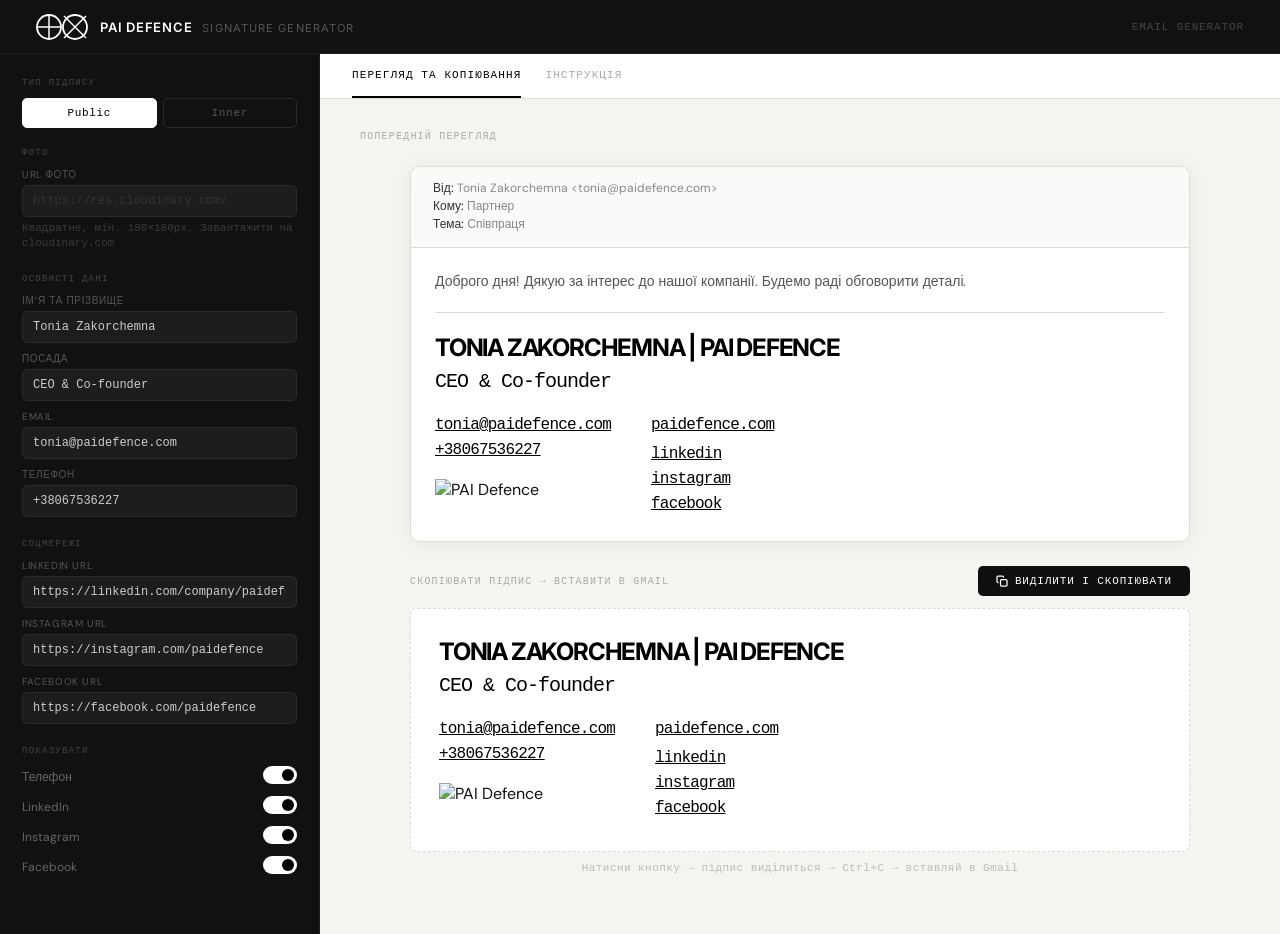
==== index.html @ 466e9075 "Add initial HTML structure for PAI Defence Signature Generator" ====
<!DOCTYPE html>
<html lang="uk">
<head>
<meta charset="UTF-8">
<meta name="viewport" content="width=device-width, initial-scale=1.0">
<title>PAI Defence — Генератор підписів</title>
<meta name="theme-color" content="#0f0f0f">
<link rel="icon" type="image/svg+xml" href="data:image/svg+xml,%3Csvg xmlns='http://www.w3.org/2000/svg' viewBox='0 0 64 64'%3E%3Crect width='64' height='64' fill='%230f0f0f'/%3E%3Ccircle cx='22' cy='32' r='12' fill='none' stroke='white' stroke-width='2.5'/%3E%3Ccircle cx='42' cy='32' r='12' fill='none' stroke='white' stroke-width='2.5'/%3E%3Cline x1='22' y1='20' x2='22' y2='44' stroke='white' stroke-width='2'/%3E%3Cline x1='10' y1='32' x2='34' y2='32' stroke='white' stroke-width='2'/%3E%3Cline x1='31' y1='21' x2='53' y2='43' stroke='white' stroke-width='2'/%3E%3Cline x1='31' y1='43' x2='53' y2='21' stroke='white' stroke-width='2'/%3E%3C/svg%3E">
<link rel="preconnect" href="https://fonts.googleapis.com">
<link href="https://fonts.googleapis.com/css2?family=Inter:wght@600&family=DM+Sans:wght@300;400;500&display=swap" rel="stylesheet">
<style>
*{box-sizing:border-box;margin:0;padding:0}
:root{--bg:#f5f4f1;--white:#fff;--ink:#0f0f0f;--border:#dddbd6;--panel:#111;--r:5px}
body{font-family:'DM Sans',sans-serif;background:var(--bg);color:var(--ink);min-height:100vh;display:flex;flex-direction:column}
header{background:var(--panel);height:54px;display:flex;align-items:center;justify-content:space-between;padding:0 36px;border-bottom:1px solid #1e1e1e}
.logo-wrap{display:flex;align-items:center;gap:12px}
.logo-text{font-family:'Inter',sans-serif;font-weight:600;font-size:13px;color:#fff;letter-spacing:.06em;text-transform:uppercase}
.logo-text span{color:#555;margin-left:6px;font-weight:400;font-size:11px;letter-spacing:.1em}
.header-tag{font-size:11px;color:#444;letter-spacing:.08em;text-transform:uppercase;font-family:'Courier New',monospace}
.app{display:grid;grid-template-columns:320px 1fr;flex:1;min-height:0}
.sidebar{background:var(--panel);overflow-y:auto;padding:24px 22px 48px;border-right:1px solid #1e1e1e}
.s-label{font-size:9px;letter-spacing:.14em;text-transform:uppercase;color:#444;font-family:'Courier New',monospace;margin:22px 0 10px}
.s-label:first-child{margin-top:0}
.field{margin-bottom:9px}
label{display:block;font-size:10px;color:#555;letter-spacing:.06em;text-transform:uppercase;margin-bottom:4px}
input[type=text],input[type=email],input[type=url],input[type=tel]{width:100%;background:#1d1d1d;border:1px solid #2a2a2a;border-radius:var(--r);padding:8px 10px;font-family:'Courier New',monospace;font-size:12px;color:#ccc;outline:none;transition:border-color .15s}
input:focus{border-color:#555}
input::placeholder{color:#333}
.hint{font-size:11px;color:#3a3a3a;margin-top:4px;line-height:1.4;font-family:'Courier New',monospace}
.variant-tabs{display:flex;gap:6px;margin-bottom:20px}
.vtab{flex:1;padding:8px;border:1px solid #2a2a2a;border-radius:var(--r);background:transparent;color:#555;font-family:'Courier New',monospace;font-size:11px;letter-spacing:.06em;cursor:pointer;text-align:center;transition:all .15s}
.vtab.active{background:#fff;border-color:#fff;color:#000}
.toggle-row{display:flex;align-items:center;justify-content:space-between;margin-bottom:8px}
.toggle-lbl{font-size:12px;color:#666}
.toggle{position:relative;width:34px;height:18px}
.toggle input{display:none}
.ttrack{position:absolute;inset:0;background:#2a2a2a;border-radius:20px;cursor:pointer;transition:background .2s}
.ttrack::after{content:'';position:absolute;width:12px;height:12px;background:#444;border-radius:50%;top:3px;left:3px;transition:transform .2s,background .2s}
.toggle input:checked+.ttrack{background:#fff}
.toggle input:checked+.ttrack::after{transform:translateX(16px);background:#000}
.main{display:flex;flex-direction:column;overflow:hidden}
.tabs{display:flex;background:var(--white);border-bottom:1px solid var(--border);padding:0 32px}
.tab{font-family:'Courier New',monospace;font-size:11px;letter-spacing:.1em;text-transform:uppercase;padding:15px 0;margin-right:24px;cursor:pointer;color:#aaa;border-bottom:2px solid transparent;transition:all .15s}
.tab.active{color:#000;border-bottom-color:#000}
.pane{display:none;flex:1;overflow:auto;flex-direction:column}
.pane.active{display:flex}
.preview-wrap{flex:1;padding:32px 40px;display:flex;flex-direction:column;align-items:center;gap:24px}
.preview-label{font-size:10px;letter-spacing:.12em;text-transform:uppercase;color:#aaa;font-family:'Courier New',monospace;align-self:flex-start}
.email-mock{background:#fff;border:1px solid var(--border);border-radius:10px;width:100%;max-width:780px;overflow:hidden;box-shadow:0 2px 20px rgba(0,0,0,.06)}
.mock-head{padding:13px 22px;border-bottom:1px solid var(--border);background:#fafaf9}
.mock-field{font-size:12px;color:#888;margin-bottom:2px}
.mock-field strong{color:#333;font-weight:500}
.mock-body{padding:22px 24px}
.mock-text{font-size:14px;color:#555;line-height:1.6;margin-bottom:20px}
.mock-divider{border:none;border-top:1px solid var(--border);margin-bottom:20px}
.copy-section{width:100%;max-width:780px}
.copy-header{display:flex;align-items:center;justify-content:space-between;margin-bottom:12px}
.copy-title{font-family:'Courier New',monospace;font-size:10px;letter-spacing:.12em;text-transform:uppercase;color:#aaa}
.btn-select{display:flex;align-items:center;gap:7px;background:#0f0f0f;color:#fff;border:none;border-radius:var(--r);padding:9px 18px;font-family:'Courier New',monospace;font-size:11px;letter-spacing:.08em;text-transform:uppercase;cursor:pointer;transition:opacity .15s}
.btn-select:hover{opacity:.75}
.btn-select.ok{background:#1a4a1a}
.copy-zone{background:#fff;border:1.5px dashed var(--border);border-radius:8px;padding:28px;cursor:text;user-select:text;-webkit-user-select:text}
.copy-note{font-size:11px;color:#bbb;font-family:'Courier New',monospace;margin-top:10px;text-align:center;letter-spacing:.04em}
.inst-wrap{padding:36px 40px;max-width:620px}
.step{display:flex;gap:18px;margin-bottom:26px}
.step-n{font-family:'Courier New',monospace;font-size:11px;letter-spacing:.1em;color:#999;min-width:26px;padding-top:2px}
.step-body h3{font-family:'Inter',sans-serif;font-weight:600;font-size:13px;margin-bottom:5px}
.step-body p{font-size:13px;color:#666;line-height:1.6}
.step-body code{background:#eeede9;padding:2px 5px;border-radius:3px;font-family:'Courier New',monospace;font-size:11px}
</style>
</head>
<body>

<header>
  <div class="logo-wrap">
    <svg width="52" height="26" viewBox="0 0 52 26" fill="none"><circle cx="13" cy="13" r="12" stroke="white" stroke-width="1.8"/><line x1="13" y1="1" x2="13" y2="25" stroke="white" stroke-width="1.5"/><line x1="1" y1="13" x2="25" y2="13" stroke="white" stroke-width="1.5"/><circle cx="39" cy="13" r="12" stroke="white" stroke-width="1.8"/><line x1="28" y1="2" x2="50" y2="24" stroke="white" stroke-width="1.5"/><line x1="28" y1="24" x2="50" y2="2" stroke="white" stroke-width="1.5"/></svg>
    <div class="logo-text">PAI Defence <span>Signature Generator</span></div>
  </div>
  <div class="header-tag">Email Generator</div>
</header>

<div class="app">
  <aside class="sidebar">
    <div class="s-label">Тип підпису</div>
    <div class="variant-tabs">
      <div class="vtab active" onclick="setVariant('public',this)">Public</div>
      <div class="vtab" onclick="setVariant('inner',this)">Inner</div>
    </div>

    <div id="fields-public">
      <div class="s-label">Фото</div>
      <div class="field">
        <label>URL фото</label>
        <input type="url" id="p-photo" placeholder="https://res.cloudinary.com/…" oninput="updatePreview()">
        <p class="hint">Квадратне, мін. 180×180px. Завантажити на cloudinary.com</p>
      </div>
      <div class="s-label">Особисті дані</div>
      <div class="field"><label>Імʼя та Прізвище</label><input type="text" id="p-name" placeholder="Tonia Zakorchemna" oninput="updatePreview()"></div>
      <div class="field"><label>Посада</label><input type="text" id="p-position" placeholder="CEO &amp; Co-founder" oninput="updatePreview()"></div>
      <div class="field"><label>Email</label><input type="email" id="p-email" placeholder="tonia@paidefence.com" oninput="updatePreview()"></div>
      <div class="field"><label>Телефон</label><input type="tel" id="p-phone" placeholder="+38067536227" oninput="updatePreview()"></div>
      <div class="s-label">Соцмережі</div>
      <div class="field"><label>LinkedIn URL</label><input type="url" id="p-linkedin" placeholder="https://linkedin.com/company/…" oninput="updatePreview()"></div>
      <div class="field"><label>Instagram URL</label><input type="url" id="p-instagram" placeholder="https://instagram.com/…" oninput="updatePreview()"></div>
      <div class="field"><label>Facebook URL</label><input type="url" id="p-facebook" placeholder="https://facebook.com/…" oninput="updatePreview()"></div>
      <div class="s-label">Показувати</div>
      <div class="toggle-row"><span class="toggle-lbl">Телефон</span><label class="toggle"><input type="checkbox" id="p-show-phone" checked onchange="updatePreview()"><span class="ttrack"></span></label></div>
      <div class="toggle-row"><span class="toggle-lbl">LinkedIn</span><label class="toggle"><input type="checkbox" id="p-show-li" checked onchange="updatePreview()"><span class="ttrack"></span></label></div>
      <div class="toggle-row"><span class="toggle-lbl">Instagram</span><label class="toggle"><input type="checkbox" id="p-show-ig" checked onchange="updatePreview()"><span class="ttrack"></span></label></div>
      <div class="toggle-row"><span class="toggle-lbl">Facebook</span><label class="toggle"><input type="checkbox" id="p-show-fb" checked onchange="updatePreview()"><span class="ttrack"></span></label></div>
    </div>

    <div id="fields-inner" style="display:none">
      <div class="s-label">Дані працівника</div>
      <div class="field"><label>Імʼя</label><input type="text" id="i-name" placeholder="Glib" oninput="updatePreview()"></div>
      <div class="field"><label>Посада</label><input type="text" id="i-position" placeholder="Manager" oninput="updatePreview()"></div>
      <div class="field"><label>Email</label><input type="email" id="i-email" placeholder="hello@paidefence.com" oninput="updatePreview()"></div>
    </div>
  </aside>

  <div class="main">
    <div class="tabs">
      <div class="tab active" onclick="switchTab('preview',this)">Перегляд та копіювання</div>
      <div class="tab" onclick="switchTab('instructions',this)">Інструкція</div>
    </div>

    <div class="pane active" id="pane-preview">
      <div class="preview-wrap">
        <div class="preview-label">Попередній перегляд</div>
        <div class="email-mock">
          <div class="mock-head">
            <div class="mock-field"><strong>Від:</strong> <span id="mock-from"></span></div>
            <div class="mock-field"><strong>Кому:</strong> Партнер</div>
            <div class="mock-field"><strong>Тема:</strong> Співпраця</div>
          </div>
          <div class="mock-body">
            <div class="mock-text">Доброго дня! Дякую за інтерес до нашої компанії. Будемо раді обговорити деталі.</div>
            <hr class="mock-divider">
            <div id="sig-preview"></div>
          </div>
        </div>

        <div class="copy-section">
          <div class="copy-header">
            <div class="copy-title">Скопіювати підпис → вставити в Gmail</div>
            <button class="btn-select" id="copy-btn" onclick="selectAndCopy()">
              <svg width="12" height="12" viewBox="0 0 24 24" fill="none" stroke="currentColor" stroke-width="2.5"><rect x="9" y="9" width="13" height="13" rx="2"/><path d="M5 15H4a2 2 0 0 1-2-2V4a2 2 0 0 1 2-2h9a2 2 0 0 1 2 2v1"/></svg>
              Виділити і скопіювати
            </button>
          </div>
          <div class="copy-zone" id="copy-zone"></div>
          <div class="copy-note">Натисни кнопку → підпис виділиться → Ctrl+C → вставляй в Gmail</div>
        </div>
      </div>
    </div>

    <div class="pane" id="pane-instructions">
      <div class="inst-wrap">
        <div class="step"><div class="step-n">01</div><div class="step-body"><h3>Виберіть тип і заповніть дані</h3><p><code>Public</code> — зовнішнє листування (фото, всі контакти). <code>Inner</code> — внутрішнє (компактний з логотипом).</p></div></div>
        <div class="step"><div class="step-n">02</div><div class="step-body"><h3>Скопіюйте підпис</h3><p>Натисніть кнопку <code>Виділити і скопіювати</code> — підпис виділиться автоматично. Потім <code>Ctrl+C</code> (або <code>Cmd+C</code> на Mac).</p></div></div>
        <div class="step"><div class="step-n">03</div><div class="step-body"><h3>Gmail → Налаштування → Загальні</h3><p>Шестерня ⚙️ → <code>Переглянути всі налаштування</code> → вкладка <code>Загальні</code> → розділ <code>Підпис</code>.</p></div></div>
        <div class="step"><div class="step-n">04</div><div class="step-body"><h3>Вставте підпис</h3><p>Натисніть <code>Створити новий підпис</code>, клікніть в поле редактора і вставте <code>Ctrl+V</code>. Gmail збереже форматування.</p></div></div>
        <div class="step"><div class="step-n">05</div><div class="step-body"><h3>Збережіть зміни</h3><p>Прокрутіть сторінку донизу → <code>Зберегти зміни</code>.</p></div></div>
        <div class="step"><div class="step-n">⚠</div><div class="step-body"><h3>Фото — тільки публічний URL</h3><p>Завантажте фото на <code>cloudinary.com</code> (безкоштовно) — отримаєте прямий URL для вставки в поле зліва.</p></div></div>
      </div>
    </div>
  </div>
</div>

<script>
const LOGO_BIG   = 'https://res.cloudinary.com/dov46epyo/image/upload/v1771926806/PAI_Logo_Big_grzac5.png';
const LOGO_SMALL = 'https://res.cloudinary.com/dov46epyo/image/upload/v1771926806/PAI_Logo_Big_grzac5.png';

let mode = 'public';
const v = id => document.getElementById(id);

function setVariant(name, el) {
  mode = name;
  document.querySelectorAll('.vtab').forEach(t => t.classList.remove('active'));
  el.classList.add('active');
  v('fields-public').style.display = name === 'public' ? '' : 'none';
  v('fields-inner').style.display  = name === 'inner'  ? '' : 'none';
  updatePreview();
}

function switchTab(name, el) {
  document.querySelectorAll('.tab').forEach(t => t.classList.remove('active'));
  document.querySelectorAll('.pane').forEach(p => p.classList.remove('active'));
  el.classList.add('active');
  v('pane-' + name).classList.add('active');
}

function buildPublicHTML() {
  const name     = v('p-name').value     || 'Імʼя Прізвище';
  const position = v('p-position').value || 'Посада';
  const email    = v('p-email').value    || 'email@paidefence.com';
  const phone    = v('p-phone').value;
  const photo    = v('p-photo').value;
  const li       = v('p-linkedin').value;
  const ig       = v('p-instagram').value;
  const fb       = v('p-facebook').value;
  const showPhone = v('p-show-phone').checked;
  const showLi    = v('p-show-li').checked;
  const showIg    = v('p-show-ig').checked;
  const showFb    = v('p-show-fb').checked;

  const photoTd = photo
    ? `<td style="padding-right:16px;vertical-align:top;"><img src="${photo}" width="180" height="180" style="display:block;object-fit:cover;" alt="${name}"></td>`
    : '';

  const phoneRow = (showPhone && phone)
    ? `<tr><td style="padding-top:4px;"><a href="tel:${phone.replace(/\s/g,'')}" style="color:#000000;font-family:'Courier New',Courier,monospace;font-size:16px;text-decoration:underline;letter-spacing:-0.05em;">${phone}</a></td></tr>` : '';

  const liRow = (showLi && li) ? `<tr><td style="padding-top:8px;"><a href="${li}" style="color:#000000;font-family:'Courier New',Courier,monospace;font-size:16px;text-decoration:underline;letter-spacing:-0.05em;">linkedin</a></td></tr>` : '';
  const igRow = (showIg && ig) ? `<tr><td style="padding-top:4px;"><a href="${ig}" style="color:#000000;font-family:'Courier New',Courier,monospace;font-size:16px;text-decoration:underline;letter-spacing:-0.05em;">instagram</a></td></tr>` : '';
  const fbRow = (showFb && fb) ? `<tr><td style="padding-top:4px;"><a href="${fb}" style="color:#000000;font-family:'Courier New',Courier,monospace;font-size:16px;text-decoration:underline;letter-spacing:-0.05em;">facebook</a></td></tr>` : '';

  return `<table cellpadding="0" cellspacing="0" style="border-collapse:collapse;max-width:760px;"><tr>${photoTd}<td style="vertical-align:top;"><table cellpadding="0" cellspacing="0"><tr><td style="padding-bottom:8px;"><span style="font-family:'Inter','Arial Black',Arial,sans-serif;font-weight:700;font-size:24px;color:#000000;text-transform:uppercase;letter-spacing:-0.05em;">${name}&nbsp;|&nbsp;PAI DEFENCE</span></td></tr><tr><td style="padding-bottom:20px;"><span style="font-family:'Courier New',Courier,monospace;font-size:20px;color:#000000;letter-spacing:-0.05em;">${position}</span></td></tr><tr><td><table cellpadding="0" cellspacing="0"><tr><td style="vertical-align:top;padding-right:40px;"><table cellpadding="0" cellspacing="0"><tr><td><a href="mailto:${email}" style="color:#000000;font-family:'Courier New',Courier,monospace;font-size:16px;text-decoration:underline;letter-spacing:-0.05em;">${email}</a></td></tr>${phoneRow}<tr><td style="padding-top:20px;"><img src="${LOGO_BIG}" height="40" style="display:block;max-width:158px;" alt="PAI Defence"></td></tr></table></td><td style="vertical-align:top;"><table cellpadding="0" cellspacing="0"><tr><td><a href="https://paidefence.com" style="color:#000000;font-family:'Courier New',Courier,monospace;font-size:16px;text-decoration:underline;letter-spacing:-0.05em;">paidefence.com</a></td></tr>${liRow}${igRow}${fbRow}</table></td></tr></table></td></tr></table></td></tr></table>`;
}

function buildInnerHTML() {
  const name     = v('i-name').value     || 'Імʼя';
  const position = v('i-position').value || 'Посада';
  const email    = v('i-email').value    || 'email@paidefence.com';

  return `<table cellpadding="0" cellspacing="0" style="border-collapse:collapse;max-width:520px;"><tr><td style="padding-right:16px;vertical-align:middle;"><img src="${LOGO_SMALL}" height="64" style="display:block;max-width:129px;" alt="PAI Defence"></td><td style="vertical-align:middle;"><table cellpadding="0" cellspacing="0"><tr><td style="padding-bottom:12px;"><span style="font-family:'Inter','Arial Black',Arial,sans-serif;font-weight:700;font-size:24px;color:#000000;text-transform:uppercase;letter-spacing:-0.05em;">${name}&nbsp;|&nbsp;PAI DEFENCE</span></td></tr><tr><td><span style="font-family:'Courier New',Courier,monospace;font-size:16px;color:#000000;letter-spacing:-0.05em;">${position}</span><span style="font-family:'Courier New',Courier,monospace;font-size:16px;color:#000000;letter-spacing:-0.05em;">&nbsp;&nbsp;&nbsp;&nbsp;<a href="mailto:${email}" style="color:#000000;text-decoration:none;">${email}</a></span></td></tr></table></td></tr></table>`;
}

function buildHTML() {
  return mode === 'public' ? buildPublicHTML() : buildInnerHTML();
}

function updatePreview() {
  const html = buildHTML();
  v('sig-preview').innerHTML = html;
  v('copy-zone').innerHTML = html;
  const name  = mode === 'public' ? (v('p-name').value  || 'Імʼя Прізвище') : (v('i-name').value  || 'Імʼя');
  const email = mode === 'public' ? (v('p-email').value || 'email@paidefence.com') : (v('i-email').value || 'email@paidefence.com');
  v('mock-from').textContent = name + ' <' + email + '>';
}

function selectAndCopy() {
  const zone = v('copy-zone');
  const range = document.createRange();
  range.selectNodeContents(zone);
  const sel = window.getSelection();
  sel.removeAllRanges();
  sel.addRange(range);
  try {
    document.execCommand('copy');
    const btn = v('copy-btn');
    btn.textContent = '✓ Скопійовано!';
    btn.classList.add('ok');
    setTimeout(() => {
      btn.innerHTML = '<svg width="12" height="12" viewBox="0 0 24 24" fill="none" stroke="currentColor" stroke-width="2.5"><rect x="9" y="9" width="13" height="13" rx="2"/><path d="M5 15H4a2 2 0 0 1-2-2V4a2 2 0 0 1 2-2h9a2 2 0 0 1 2 2v1"/></svg> Виділити і скопіювати';
      btn.classList.remove('ok');
    }, 2500);
  } catch(e) {}
}

v('p-name').value      = 'Tonia Zakorchemna';
v('p-position').value  = 'CEO & Co-founder';
v('p-email').value     = 'tonia@paidefence.com';
v('p-phone').value     = '+38067536227';
v('p-linkedin').value  = 'https://linkedin.com/company/paidefence';
v('p-instagram').value = 'https://instagram.com/paidefence';
v('p-facebook').value  = 'https://facebook.com/paidefence';
v('i-name').value      = 'Glib';
v('i-position').value  = 'Manager';
v('i-email').value     = 'hello@paidefence.com';
updatePreview();
</script>
</body>
</html>
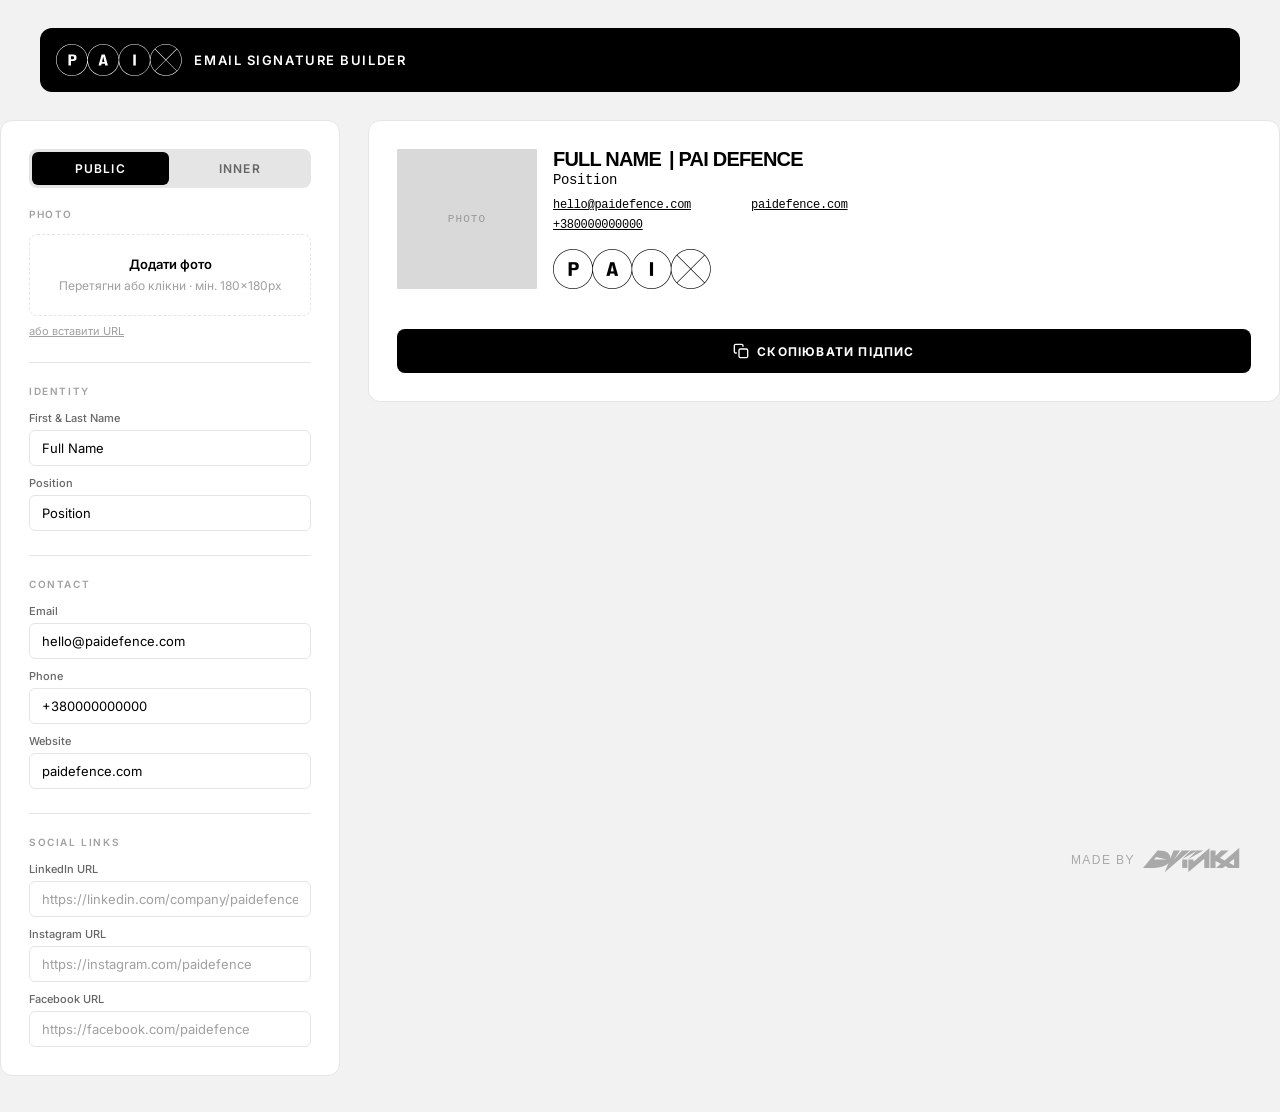
==== commit 982d6c2b: "Add new logo assets and favicon images - Added Dviika logo in SVG format (Dviika_Logo-Big-Black.svg)" ====
--- a/index.html
+++ b/index.html
@@ -1,274 +1,1000 @@
 <!DOCTYPE html>
-<html lang="uk">
+<html lang="en">
 <head>
-<meta charset="UTF-8">
-<meta name="viewport" content="width=device-width, initial-scale=1.0">
-<title>PAI Defence — Генератор підписів</title>
-<meta name="theme-color" content="#0f0f0f">
-<link rel="icon" type="image/svg+xml" href="data:image/svg+xml,%3Csvg xmlns='http://www.w3.org/2000/svg' viewBox='0 0 64 64'%3E%3Crect width='64' height='64' fill='%230f0f0f'/%3E%3Ccircle cx='22' cy='32' r='12' fill='none' stroke='white' stroke-width='2.5'/%3E%3Ccircle cx='42' cy='32' r='12' fill='none' stroke='white' stroke-width='2.5'/%3E%3Cline x1='22' y1='20' x2='22' y2='44' stroke='white' stroke-width='2'/%3E%3Cline x1='10' y1='32' x2='34' y2='32' stroke='white' stroke-width='2'/%3E%3Cline x1='31' y1='21' x2='53' y2='43' stroke='white' stroke-width='2'/%3E%3Cline x1='31' y1='43' x2='53' y2='21' stroke='white' stroke-width='2'/%3E%3C/svg%3E">
-<link rel="preconnect" href="https://fonts.googleapis.com">
-<link href="https://fonts.googleapis.com/css2?family=Inter:wght@600&family=DM+Sans:wght@300;400;500&display=swap" rel="stylesheet">
-<style>
-*{box-sizing:border-box;margin:0;padding:0}
-:root{--bg:#f5f4f1;--white:#fff;--ink:#0f0f0f;--border:#dddbd6;--panel:#111;--r:5px}
-body{font-family:'DM Sans',sans-serif;background:var(--bg);color:var(--ink);min-height:100vh;display:flex;flex-direction:column}
-header{background:var(--panel);height:54px;display:flex;align-items:center;justify-content:space-between;padding:0 36px;border-bottom:1px solid #1e1e1e}
-.logo-wrap{display:flex;align-items:center;gap:12px}
-.logo-text{font-family:'Inter',sans-serif;font-weight:600;font-size:13px;color:#fff;letter-spacing:.06em;text-transform:uppercase}
-.logo-text span{color:#555;margin-left:6px;font-weight:400;font-size:11px;letter-spacing:.1em}
-.header-tag{font-size:11px;color:#444;letter-spacing:.08em;text-transform:uppercase;font-family:'Courier New',monospace}
-.app{display:grid;grid-template-columns:320px 1fr;flex:1;min-height:0}
-.sidebar{background:var(--panel);overflow-y:auto;padding:24px 22px 48px;border-right:1px solid #1e1e1e}
-.s-label{font-size:9px;letter-spacing:.14em;text-transform:uppercase;color:#444;font-family:'Courier New',monospace;margin:22px 0 10px}
-.s-label:first-child{margin-top:0}
-.field{margin-bottom:9px}
-label{display:block;font-size:10px;color:#555;letter-spacing:.06em;text-transform:uppercase;margin-bottom:4px}
-input[type=text],input[type=email],input[type=url],input[type=tel]{width:100%;background:#1d1d1d;border:1px solid #2a2a2a;border-radius:var(--r);padding:8px 10px;font-family:'Courier New',monospace;font-size:12px;color:#ccc;outline:none;transition:border-color .15s}
-input:focus{border-color:#555}
-input::placeholder{color:#333}
-.hint{font-size:11px;color:#3a3a3a;margin-top:4px;line-height:1.4;font-family:'Courier New',monospace}
-.variant-tabs{display:flex;gap:6px;margin-bottom:20px}
-.vtab{flex:1;padding:8px;border:1px solid #2a2a2a;border-radius:var(--r);background:transparent;color:#555;font-family:'Courier New',monospace;font-size:11px;letter-spacing:.06em;cursor:pointer;text-align:center;transition:all .15s}
-.vtab.active{background:#fff;border-color:#fff;color:#000}
-.toggle-row{display:flex;align-items:center;justify-content:space-between;margin-bottom:8px}
-.toggle-lbl{font-size:12px;color:#666}
-.toggle{position:relative;width:34px;height:18px}
-.toggle input{display:none}
-.ttrack{position:absolute;inset:0;background:#2a2a2a;border-radius:20px;cursor:pointer;transition:background .2s}
-.ttrack::after{content:'';position:absolute;width:12px;height:12px;background:#444;border-radius:50%;top:3px;left:3px;transition:transform .2s,background .2s}
-.toggle input:checked+.ttrack{background:#fff}
-.toggle input:checked+.ttrack::after{transform:translateX(16px);background:#000}
-.main{display:flex;flex-direction:column;overflow:hidden}
-.tabs{display:flex;background:var(--white);border-bottom:1px solid var(--border);padding:0 32px}
-.tab{font-family:'Courier New',monospace;font-size:11px;letter-spacing:.1em;text-transform:uppercase;padding:15px 0;margin-right:24px;cursor:pointer;color:#aaa;border-bottom:2px solid transparent;transition:all .15s}
-.tab.active{color:#000;border-bottom-color:#000}
-.pane{display:none;flex:1;overflow:auto;flex-direction:column}
-.pane.active{display:flex}
-.preview-wrap{flex:1;padding:32px 40px;display:flex;flex-direction:column;align-items:center;gap:24px}
-.preview-label{font-size:10px;letter-spacing:.12em;text-transform:uppercase;color:#aaa;font-family:'Courier New',monospace;align-self:flex-start}
-.email-mock{background:#fff;border:1px solid var(--border);border-radius:10px;width:100%;max-width:780px;overflow:hidden;box-shadow:0 2px 20px rgba(0,0,0,.06)}
-.mock-head{padding:13px 22px;border-bottom:1px solid var(--border);background:#fafaf9}
-.mock-field{font-size:12px;color:#888;margin-bottom:2px}
-.mock-field strong{color:#333;font-weight:500}
-.mock-body{padding:22px 24px}
-.mock-text{font-size:14px;color:#555;line-height:1.6;margin-bottom:20px}
-.mock-divider{border:none;border-top:1px solid var(--border);margin-bottom:20px}
-.copy-section{width:100%;max-width:780px}
-.copy-header{display:flex;align-items:center;justify-content:space-between;margin-bottom:12px}
-.copy-title{font-family:'Courier New',monospace;font-size:10px;letter-spacing:.12em;text-transform:uppercase;color:#aaa}
-.btn-select{display:flex;align-items:center;gap:7px;background:#0f0f0f;color:#fff;border:none;border-radius:var(--r);padding:9px 18px;font-family:'Courier New',monospace;font-size:11px;letter-spacing:.08em;text-transform:uppercase;cursor:pointer;transition:opacity .15s}
-.btn-select:hover{opacity:.75}
-.btn-select.ok{background:#1a4a1a}
-.copy-zone{background:#fff;border:1.5px dashed var(--border);border-radius:8px;padding:28px;cursor:text;user-select:text;-webkit-user-select:text}
-.copy-note{font-size:11px;color:#bbb;font-family:'Courier New',monospace;margin-top:10px;text-align:center;letter-spacing:.04em}
-.inst-wrap{padding:36px 40px;max-width:620px}
-.step{display:flex;gap:18px;margin-bottom:26px}
-.step-n{font-family:'Courier New',monospace;font-size:11px;letter-spacing:.1em;color:#999;min-width:26px;padding-top:2px}
-.step-body h3{font-family:'Inter',sans-serif;font-weight:600;font-size:13px;margin-bottom:5px}
-.step-body p{font-size:13px;color:#666;line-height:1.6}
-.step-body code{background:#eeede9;padding:2px 5px;border-radius:3px;font-family:'Courier New',monospace;font-size:11px}
-</style>
+  <meta charset="UTF-8">
+  <meta name="viewport" content="width=device-width, initial-scale=1.0">
+  <title>PAI Email Signature Builder</title>
+  <link rel="icon" type="image/png" href="assets/Favicon.png">
+  <link rel="preconnect" href="https://fonts.googleapis.com">
+  <link href="https://fonts.googleapis.com/css2?family=Inter:wght@400;500;600;700&display=swap" rel="stylesheet">
+  <style>
+    *, *::before, *::after { box-sizing: border-box; margin: 0; padding: 0; }
+
+    :root {
+      --black: #000000;
+      --white: #ffffff;
+      --gray-50:  #f9f9f9;
+      --gray-100: #f2f2f2;
+      --gray-200: #e5e5e5;
+      --gray-400: #a0a0a0;
+      --gray-600: #666666;
+      --green:    #3BB477;
+      --content-max-width: 1280px;
+      --content-pad-x: 40px;
+      --sidebar-width: 340px;
+      --layout-gap: 28px;
+      --header-top: 28px;
+      --header-height: 64px;
+      --header-gap: 28px;
+    }
+
+    body {
+      font-family: 'Inter', Arial, sans-serif;
+      background: var(--gray-100);
+      color: var(--black);
+      min-height: 100vh;
+      overflow-x: hidden;
+    }
+
+    /* ── Header ── */
+    header {
+      position: fixed;
+      top: var(--header-top);
+      left: 50%;
+      width: min(var(--content-max-width), calc(100vw - (var(--content-pad-x) * 2)));
+      transform: translateX(-50%);
+      height: var(--header-height);
+      background: var(--black);
+      color: var(--white);
+      padding: 0 16px;
+      border-radius: 12px;
+      display: flex;
+      align-items: center;
+      justify-content: space-between;
+      z-index: 1000;
+    }
+    .header-logo {
+      display: flex;
+      align-items: center;
+      gap: 12px;
+    }
+    .header-logo img,
+    .header-logo svg { width: auto; height: 32px; display: block; }
+    .header-title {
+      font-size: 13px;
+      font-weight: 600;
+      color: var(--white);
+      letter-spacing: 0.12em;
+      text-transform: uppercase;
+    }
+
+    /* ── Layout ── */
+    .container {
+      max-width: var(--content-max-width);
+      margin: 0 auto;
+      padding: calc(var(--header-top) + var(--header-height) + var(--header-gap)) 0 36px;
+    }
+
+    .tabs {
+      display: flex;
+      gap: 3px;
+      margin-bottom: 20px;
+      background: var(--gray-200);
+      padding: 3px;
+      border-radius: 8px;
+      width: 100%;
+    }
+    .tab {
+      flex: 1;
+      padding: 9px 28px;
+      border: none;
+      background: transparent;
+      cursor: pointer;
+      font-family: 'Inter', sans-serif;
+      font-size: 12px;
+      font-weight: 600;
+      text-transform: uppercase;
+      letter-spacing: 0.1em;
+      border-radius: 6px;
+      color: var(--gray-600);
+      transition: all 0.15s;
+    }
+    .tab.active { background: var(--black); color: var(--white); }
+
+    .layout {
+      display: grid;
+      grid-template-columns: var(--sidebar-width) 1fr;
+      gap: var(--layout-gap);
+      align-items: start;
+    }
+
+    /* ── Form Panel ── */
+    .form-panel {
+      background: var(--white);
+      border: 1px solid var(--gray-200);
+      border-radius: 12px;
+      padding: 28px;
+    }
+    .section-label {
+      font-size: 10px;
+      font-weight: 600;
+      letter-spacing: 0.16em;
+      text-transform: uppercase;
+      color: var(--gray-400);
+      margin-bottom: 14px;
+    }
+    .form-section { margin-bottom: 24px; }
+    .form-section:last-child { margin-bottom: 0; }
+    .field { margin-bottom: 10px; }
+    .field:last-child { margin-bottom: 0; }
+    label {
+      display: block;
+      font-size: 11px;
+      font-weight: 500;
+      color: var(--gray-600);
+      margin-bottom: 5px;
+    }
+    input[type="text"],
+    input[type="email"],
+    input[type="tel"],
+    input[type="url"] {
+      width: 100%;
+      padding: 9px 12px;
+      border: 1px solid var(--gray-200);
+      border-radius: 6px;
+      font-family: 'Inter', sans-serif;
+      font-size: 13px;
+      color: var(--black);
+      outline: none;
+      transition: border-color 0.15s;
+      background: var(--white);
+    }
+    input:focus { border-color: var(--black); }
+    input::placeholder { color: var(--gray-400); }
+
+    .divider { height: 1px; background: var(--gray-200); margin: 22px 0; }
+
+    /* Photo upload */
+    .photo-upload {
+      border: 1.5px dashed var(--gray-200);
+      border-radius: 8px;
+      padding: 20px 16px;
+      text-align: center;
+      cursor: pointer;
+      transition: all 0.15s;
+      position: relative;
+      overflow: hidden;
+    }
+    .photo-upload:hover { border-color: var(--black); }
+    .photo-upload input[type="file"] {
+      position: absolute;
+      inset: 0;
+      opacity: 0;
+      cursor: pointer;
+    }
+    .photo-thumb {
+      width: 72px;
+      height: 72px;
+      border-radius: 6px;
+      object-fit: cover;
+      display: none;
+      margin: 0 auto 8px;
+    }
+    .photo-hint {
+      font-size: 12px;
+      color: var(--gray-400);
+      line-height: 1.5;
+    }
+    .photo-hint strong {
+      display: block;
+      font-size: 13px;
+      font-weight: 600;
+      color: var(--black);
+      margin-bottom: 2px;
+    }
+    .photo-upload.dragover { border-color: var(--black); background: var(--gray-50); }
+    .url-toggle {
+      display: block;
+      margin-top: 8px;
+      background: none;
+      border: none;
+      padding: 0;
+      font-family: 'Inter', sans-serif;
+      font-size: 11px;
+      color: var(--gray-400);
+      cursor: pointer;
+      text-decoration: underline;
+    }
+    .url-toggle:hover { color: var(--black); }
+
+    /* ── Preview Panel ── */
+    .preview-panel {
+      position: fixed;
+      top: calc(var(--header-top) + var(--header-height) + var(--header-gap));
+      left: calc((100vw - min(var(--content-max-width), 100vw)) / 2 + var(--sidebar-width) + var(--layout-gap));
+      width: calc(min(var(--content-max-width), 100vw) - var(--sidebar-width) - var(--layout-gap));
+    }
+    .preview-label {
+      font-size: 10px;
+      font-weight: 600;
+      letter-spacing: 0.16em;
+      text-transform: uppercase;
+      color: var(--gray-400);
+      margin-bottom: 14px;
+    }
+    .preview-box {
+      background: var(--white);
+      border: 1px solid var(--gray-200);
+      border-radius: 12px;
+      padding: 28px;
+      min-height: 140px;
+      display: flex;
+      flex-direction: column;
+    }
+    .preview-content {
+      padding: 0;
+      overflow-x: auto;
+      min-height: 140px;
+    }
+    .copy-btn {
+      display: flex;
+      align-items: center;
+      justify-content: center;
+      gap: 8px;
+      width: 100%;
+      margin-top: 40px;
+      padding: 14px;
+      background: var(--black);
+      color: var(--white);
+      border: none;
+      border-radius: 8px;
+      font-family: 'Inter', sans-serif;
+      font-size: 12px;
+      font-weight: 700;
+      letter-spacing: 0.1em;
+      text-transform: uppercase;
+      cursor: pointer;
+      transition: background 0.15s;
+    }
+    .copy-btn:hover { background: #222; }
+    .copy-btn.success { background: var(--green); }
+    .copy-btn svg { width: 16px; height: 16px; flex-shrink: 0; }
+
+    .made-by-wrap {
+      position: fixed;
+      left: 50%;
+      bottom: 28px;
+      width: min(var(--content-max-width), calc(100vw - (var(--content-pad-x) * 2)));
+      transform: translateX(-50%);
+      display: flex;
+      justify-content: flex-end;
+      pointer-events: none;
+      z-index: 900;
+    }
+    .made-by-link {
+      pointer-events: auto;
+      display: inline-flex;
+      align-items: center;
+      gap: 8px;
+      text-decoration: none;
+      color: #000;
+    }
+    .made-by-text {
+      font-family: Arial, Helvetica;
+      font-size: 12px;
+      letter-spacing: 0.12em;
+      text-transform: uppercase;
+      color: rgba(0, 0, 0, 0.3);
+      line-height: 1;
+    }
+    .made-by-logo {
+      display: block;
+      height: 24px;
+      width: auto;
+      opacity: 0.3;
+      transition: opacity 0.15s ease;
+    }
+    .made-by-link:hover .made-by-logo { opacity: 1; }
+
+    /* ── Signature preview styles (matches Figma) ── */
+    .sig-wrap { display: inline-block; }
+
+    /* Public */
+    .sig-public {
+      display: flex;
+      gap: 16px;
+      align-items: flex-start;
+    }
+    .sig-photo {
+      width: 140px;
+      height: 140px;
+      border-radius: 1px;
+      object-fit: cover;
+      flex-shrink: 0;
+      display: block;
+    }
+    .sig-photo-placeholder {
+      width: 140px;
+      height: 140px;
+      background: #d9d9d9;
+      border-radius: 1px;
+      flex-shrink: 0;
+      display: flex;
+      align-items: center;
+      justify-content: center;
+      font-family: 'Courier New', monospace;
+      font-size: 11px;
+      color: #999;
+      text-transform: uppercase;
+      letter-spacing: 0.1em;
+    }
+    .sig-text {
+      display: flex;
+      flex-direction: column;
+      justify-content: space-between;
+      height: 140px;
+    }
+    .sig-name-block { display: flex; flex-direction: column; gap: 4px; }
+    .sig-name-row {
+      font-family: Arial, Helvetica;
+      font-size: 20px;
+      font-weight: 600;
+      text-transform: uppercase;
+      letter-spacing: -0.8px;
+      color: #000;
+      display: flex;
+      align-items: center;
+      gap: 8px;
+      white-space: nowrap;
+      line-height: 1;
+    }
+    .sig-position {
+      font-family: 'Courier New', Courier, monospace;
+      font-size: 14px;
+      letter-spacing: -0.4px;
+      color: #000;
+      line-height: 1;
+    }
+    .sig-contacts {
+      display: flex;
+      gap: 40px;
+      align-items: stretch;
+    }
+    .sig-personal {
+      display: flex;
+      flex-direction: column;
+      justify-content: space-between;
+      min-height: 92px;
+    }
+    .sig-links { display: flex; flex-direction: column; gap: 4px; }
+    .sig-links a,
+    .sig-social-col a {
+      font-family: 'Courier New', Courier, monospace;
+      font-size: 12px;
+      color: #000;
+      text-decoration: underline;
+      letter-spacing: -0.3px;
+      line-height: 16px;
+      display: block;
+    }
+    .sig-logo { display: block; }
+    .sig-logo img { height: 40px; width: 158px; display: block; }
+    .sig-company-col {
+      display: flex;
+      flex-direction: column;
+      gap: 4px;
+    }
+    .sig-company-col > a {
+      font-family: 'Courier New', Courier, monospace;
+      font-size: 12px;
+      color: #000;
+      text-decoration: underline;
+      letter-spacing: -0.3px;
+      line-height: 16px;
+    }
+    .sig-social-col { display: flex; flex-direction: column; gap: 4px; }
+    .sig-social-col a.empty-link { display: none; }
+
+    /* Inner */
+    .sig-inner {
+      display: flex;
+      gap: 16px;
+      align-items: center;
+    }
+    .sig-inner .sig-name-row {
+      font-size: 20px;
+      letter-spacing: -0.8px;
+    }
+    .sig-vector img { width: 97px; height: 48px; display: block; }
+    .sig-inner-text { display: flex; flex-direction: column; justify-content: center; gap: 4px; }
+    .sig-inner-contacts {
+      display: flex;
+      gap: 32px;
+      align-items: center;
+    }
+    .sig-inner-contacts span {
+      font-family: 'Courier New', Courier, monospace;
+      font-size: 14px;
+      color: #000;
+      letter-spacing: -0.8px;
+      line-height: 24px;
+    }
+    .sig-inner-contacts a {
+      font-family: 'Courier New', Courier, monospace;
+      font-size: 14px;
+      color: #000;
+      letter-spacing: -0.8px;
+      line-height: 24px;
+      text-decoration: underline;
+    }
+  </style>
 </head>
 <body>
 
 <header>
-  <div class="logo-wrap">
-    <svg width="52" height="26" viewBox="0 0 52 26" fill="none"><circle cx="13" cy="13" r="12" stroke="white" stroke-width="1.8"/><line x1="13" y1="1" x2="13" y2="25" stroke="white" stroke-width="1.5"/><line x1="1" y1="13" x2="25" y2="13" stroke="white" stroke-width="1.5"/><circle cx="39" cy="13" r="12" stroke="white" stroke-width="1.8"/><line x1="28" y1="2" x2="50" y2="24" stroke="white" stroke-width="1.5"/><line x1="28" y1="24" x2="50" y2="2" stroke="white" stroke-width="1.5"/></svg>
-    <div class="logo-text">PAI Defence <span>Signature Generator</span></div>
+  <div class="header-logo">
+    <img src="assets/PAI_Logo_Big-White.svg" alt="PAI">
+    <span class="header-title">Email Signature Builder</span>
   </div>
-  <div class="header-tag">Email Generator</div>
 </header>
 
-<div class="app">
-  <aside class="sidebar">
-    <div class="s-label">Тип підпису</div>
-    <div class="variant-tabs">
-      <div class="vtab active" onclick="setVariant('public',this)">Public</div>
-      <div class="vtab" onclick="setVariant('inner',this)">Inner</div>
-    </div>
-
-    <div id="fields-public">
-      <div class="s-label">Фото</div>
-      <div class="field">
-        <label>URL фото</label>
-        <input type="url" id="p-photo" placeholder="https://res.cloudinary.com/…" oninput="updatePreview()">
-        <p class="hint">Квадратне, мін. 180×180px. Завантажити на cloudinary.com</p>
+<div class="container">
+  <div class="layout">
+
+    <!-- FORM -->
+    <div class="form-panel">
+      <div class="tabs">
+        <button class="tab active" data-tab="public">Public</button>
+        <button class="tab" data-tab="inner">Inner</button>
       </div>
-      <div class="s-label">Особисті дані</div>
-      <div class="field"><label>Імʼя та Прізвище</label><input type="text" id="p-name" placeholder="Tonia Zakorchemna" oninput="updatePreview()"></div>
-      <div class="field"><label>Посада</label><input type="text" id="p-position" placeholder="CEO &amp; Co-founder" oninput="updatePreview()"></div>
-      <div class="field"><label>Email</label><input type="email" id="p-email" placeholder="tonia@paidefence.com" oninput="updatePreview()"></div>
-      <div class="field"><label>Телефон</label><input type="tel" id="p-phone" placeholder="+38067536227" oninput="updatePreview()"></div>
-      <div class="s-label">Соцмережі</div>
-      <div class="field"><label>LinkedIn URL</label><input type="url" id="p-linkedin" placeholder="https://linkedin.com/company/…" oninput="updatePreview()"></div>
-      <div class="field"><label>Instagram URL</label><input type="url" id="p-instagram" placeholder="https://instagram.com/…" oninput="updatePreview()"></div>
-      <div class="field"><label>Facebook URL</label><input type="url" id="p-facebook" placeholder="https://facebook.com/…" oninput="updatePreview()"></div>
-      <div class="s-label">Показувати</div>
-      <div class="toggle-row"><span class="toggle-lbl">Телефон</span><label class="toggle"><input type="checkbox" id="p-show-phone" checked onchange="updatePreview()"><span class="ttrack"></span></label></div>
-      <div class="toggle-row"><span class="toggle-lbl">LinkedIn</span><label class="toggle"><input type="checkbox" id="p-show-li" checked onchange="updatePreview()"><span class="ttrack"></span></label></div>
-      <div class="toggle-row"><span class="toggle-lbl">Instagram</span><label class="toggle"><input type="checkbox" id="p-show-ig" checked onchange="updatePreview()"><span class="ttrack"></span></label></div>
-      <div class="toggle-row"><span class="toggle-lbl">Facebook</span><label class="toggle"><input type="checkbox" id="p-show-fb" checked onchange="updatePreview()"><span class="ttrack"></span></label></div>
-    </div>
-
-    <div id="fields-inner" style="display:none">
-      <div class="s-label">Дані працівника</div>
-      <div class="field"><label>Імʼя</label><input type="text" id="i-name" placeholder="Glib" oninput="updatePreview()"></div>
-      <div class="field"><label>Посада</label><input type="text" id="i-position" placeholder="Manager" oninput="updatePreview()"></div>
-      <div class="field"><label>Email</label><input type="email" id="i-email" placeholder="hello@paidefence.com" oninput="updatePreview()"></div>
-    </div>
-  </aside>
-
-  <div class="main">
-    <div class="tabs">
-      <div class="tab active" onclick="switchTab('preview',this)">Перегляд та копіювання</div>
-      <div class="tab" onclick="switchTab('instructions',this)">Інструкція</div>
-    </div>
-
-    <div class="pane active" id="pane-preview">
-      <div class="preview-wrap">
-        <div class="preview-label">Попередній перегляд</div>
-        <div class="email-mock">
-          <div class="mock-head">
-            <div class="mock-field"><strong>Від:</strong> <span id="mock-from"></span></div>
-            <div class="mock-field"><strong>Кому:</strong> Партнер</div>
-            <div class="mock-field"><strong>Тема:</strong> Співпраця</div>
-          </div>
-          <div class="mock-body">
-            <div class="mock-text">Доброго дня! Дякую за інтерес до нашої компанії. Будемо раді обговорити деталі.</div>
-            <hr class="mock-divider">
-            <div id="sig-preview"></div>
+
+      <!-- PUBLIC FORM -->
+      <div id="form-public">
+
+        <div class="form-section">
+          <div class="section-label">Photo</div>
+          <div class="photo-upload" id="photo-drop">
+            <input type="file" id="pub-photo-file" accept="image/*">
+            <img class="photo-thumb" id="pub-photo-thumb" alt="">
+            <div class="photo-hint">
+              <strong>Додати фото</strong>
+              Перетягни або клікни · мін. 180×180px
+            </div>
+          </div>
+          <button class="url-toggle" id="url-toggle-btn">або вставити URL</button>
+          <div id="url-field" style="display:none;">
+            <input type="url" id="pub-photo" placeholder="https://res.cloudinary.com/…" style="margin-top:8px;">
           </div>
         </div>
 
-        <div class="copy-section">
-          <div class="copy-header">
-            <div class="copy-title">Скопіювати підпис → вставити в Gmail</div>
-            <button class="btn-select" id="copy-btn" onclick="selectAndCopy()">
-              <svg width="12" height="12" viewBox="0 0 24 24" fill="none" stroke="currentColor" stroke-width="2.5"><rect x="9" y="9" width="13" height="13" rx="2"/><path d="M5 15H4a2 2 0 0 1-2-2V4a2 2 0 0 1 2-2h9a2 2 0 0 1 2 2v1"/></svg>
-              Виділити і скопіювати
-            </button>
-          </div>
-          <div class="copy-zone" id="copy-zone"></div>
-          <div class="copy-note">Натисни кнопку → підпис виділиться → Ctrl+C → вставляй в Gmail</div>
+        <div class="divider"></div>
+
+        <div class="form-section">
+          <div class="section-label">Identity</div>
+          <div class="field">
+            <label>First &amp; Last Name</label>
+            <input type="text" id="pub-name" placeholder="Full Name" value="Full Name">
+          </div>
+          <div class="field">
+            <label>Position</label>
+            <input type="text" id="pub-position" placeholder="Position" value="Position">
+          </div>
         </div>
+
+        <div class="divider"></div>
+
+        <div class="form-section">
+          <div class="section-label">Contact</div>
+          <div class="field">
+            <label>Email</label>
+            <input type="email" id="pub-email" placeholder="hello@paidefence.com" value="hello@paidefence.com">
+          </div>
+          <div class="field">
+            <label>Phone</label>
+            <input type="tel" id="pub-phone" placeholder="+380000000000" value="+380000000000">
+          </div>
+          <div class="field">
+            <label>Website</label>
+            <input type="text" id="pub-website" placeholder="paidefence.com" value="paidefence.com">
+          </div>
+        </div>
+
+        <div class="divider"></div>
+
+        <div class="form-section">
+          <div class="section-label">Social links</div>
+          <div class="field">
+            <label>LinkedIn URL</label>
+            <input type="url" id="pub-linkedin" placeholder="https://linkedin.com/company/paidefence">
+          </div>
+          <div class="field">
+            <label>Instagram URL</label>
+            <input type="url" id="pub-instagram" placeholder="https://instagram.com/paidefence">
+          </div>
+          <div class="field">
+            <label>Facebook URL</label>
+            <input type="url" id="pub-facebook" placeholder="https://facebook.com/paidefence">
+          </div>
+        </div>
+
+      </div><!-- /form-public -->
+
+      <!-- INNER FORM -->
+      <div id="form-inner" style="display:none;">
+
+        <div class="form-section">
+          <div class="section-label">Identity</div>
+          <div class="field">
+            <label>First &amp; Last Name</label>
+            <input type="text" id="inn-name" placeholder="Name" value="Name">
+          </div>
+          <div class="field">
+            <label>Position</label>
+            <input type="text" id="inn-position" placeholder="Manager" value="Manager">
+          </div>
+        </div>
+
+        <div class="divider"></div>
+
+        <div class="form-section">
+          <div class="section-label">Contact</div>
+          <div class="field">
+            <label>Email</label>
+            <input type="email" id="inn-email" placeholder="hello@paidefence.com" value="hello@paidefence.com">
+          </div>
+        </div>
+
+      </div><!-- /form-inner -->
+
+    </div><!-- /form-panel -->
+
+    <!-- PREVIEW -->
+    <div class="preview-panel">
+      <div class="preview-box">
+        <div class="preview-content" id="preview-box"></div>
+        <button class="copy-btn" id="copy-btn">
+          <svg viewBox="0 0 24 24" fill="none" stroke="currentColor" stroke-width="2" stroke-linecap="round" stroke-linejoin="round">
+            <rect x="9" y="9" width="13" height="13" rx="2"/><path d="M5 15H4a2 2 0 0 1-2-2V4a2 2 0 0 1 2-2h9a2 2 0 0 1 2 2v1"/>
+          </svg>
+          Скопіювати підпис
+        </button>
       </div>
     </div>
 
-    <div class="pane" id="pane-instructions">
-      <div class="inst-wrap">
-        <div class="step"><div class="step-n">01</div><div class="step-body"><h3>Виберіть тип і заповніть дані</h3><p><code>Public</code> — зовнішнє листування (фото, всі контакти). <code>Inner</code> — внутрішнє (компактний з логотипом).</p></div></div>
-        <div class="step"><div class="step-n">02</div><div class="step-body"><h3>Скопіюйте підпис</h3><p>Натисніть кнопку <code>Виділити і скопіювати</code> — підпис виділиться автоматично. Потім <code>Ctrl+C</code> (або <code>Cmd+C</code> на Mac).</p></div></div>
-        <div class="step"><div class="step-n">03</div><div class="step-body"><h3>Gmail → Налаштування → Загальні</h3><p>Шестерня ⚙️ → <code>Переглянути всі налаштування</code> → вкладка <code>Загальні</code> → розділ <code>Підпис</code>.</p></div></div>
-        <div class="step"><div class="step-n">04</div><div class="step-body"><h3>Вставте підпис</h3><p>Натисніть <code>Створити новий підпис</code>, клікніть в поле редактора і вставте <code>Ctrl+V</code>. Gmail збереже форматування.</p></div></div>
-        <div class="step"><div class="step-n">05</div><div class="step-body"><h3>Збережіть зміни</h3><p>Прокрутіть сторінку донизу → <code>Зберегти зміни</code>.</p></div></div>
-        <div class="step"><div class="step-n">⚠</div><div class="step-body"><h3>Фото — тільки публічний URL</h3><p>Завантажте фото на <code>cloudinary.com</code> (безкоштовно) — отримаєте прямий URL для вставки в поле зліва.</p></div></div>
-      </div>
-    </div>
   </div>
 </div>
 
+<div class="made-by-wrap">
+  <a class="made-by-link" href="https://www.2ka.studio/" target="_blank" rel="noopener">
+    <span class="made-by-text">Made By</span>
+    <img class="made-by-logo" src="assets/Dviika_Logo-Big-Black.svg" alt="Dviika">
+  </a>
+</div>
+
+<!-- Hidden zone for select-and-copy -->
+<div id="copy-zone" style="position:fixed;left:-99999px;top:0;background:white;"></div>
+
 <script>
-const LOGO_BIG   = 'https://res.cloudinary.com/dov46epyo/image/upload/v1771926806/PAI_Logo_Big_grzac5.png';
-const LOGO_SMALL = 'https://res.cloudinary.com/dov46epyo/image/upload/v1771926806/PAI_Logo_Big_grzac5.png';
-
-let mode = 'public';
-const v = id => document.getElementById(id);
-
-function setVariant(name, el) {
-  mode = name;
-  document.querySelectorAll('.vtab').forEach(t => t.classList.remove('active'));
-  el.classList.add('active');
-  v('fields-public').style.display = name === 'public' ? '' : 'none';
-  v('fields-inner').style.display  = name === 'inner'  ? '' : 'none';
-  updatePreview();
-}
-
-function switchTab(name, el) {
-  document.querySelectorAll('.tab').forEach(t => t.classList.remove('active'));
-  document.querySelectorAll('.pane').forEach(p => p.classList.remove('active'));
-  el.classList.add('active');
-  v('pane-' + name).classList.add('active');
-}
-
-function buildPublicHTML() {
-  const name     = v('p-name').value     || 'Імʼя Прізвище';
-  const position = v('p-position').value || 'Посада';
-  const email    = v('p-email').value    || 'email@paidefence.com';
-  const phone    = v('p-phone').value;
-  const photo    = v('p-photo').value;
-  const li       = v('p-linkedin').value;
-  const ig       = v('p-instagram').value;
-  const fb       = v('p-facebook').value;
-  const showPhone = v('p-show-phone').checked;
-  const showLi    = v('p-show-li').checked;
-  const showIg    = v('p-show-ig').checked;
-  const showFb    = v('p-show-fb').checked;
-
-  const photoTd = photo
-    ? `<td style="padding-right:16px;vertical-align:top;"><img src="${photo}" width="180" height="180" style="display:block;object-fit:cover;" alt="${name}"></td>`
-    : '';
-
-  const phoneRow = (showPhone && phone)
-    ? `<tr><td style="padding-top:4px;"><a href="tel:${phone.replace(/\s/g,'')}" style="color:#000000;font-family:'Courier New',Courier,monospace;font-size:16px;text-decoration:underline;letter-spacing:-0.05em;">${phone}</a></td></tr>` : '';
-
-  const liRow = (showLi && li) ? `<tr><td style="padding-top:8px;"><a href="${li}" style="color:#000000;font-family:'Courier New',Courier,monospace;font-size:16px;text-decoration:underline;letter-spacing:-0.05em;">linkedin</a></td></tr>` : '';
-  const igRow = (showIg && ig) ? `<tr><td style="padding-top:4px;"><a href="${ig}" style="color:#000000;font-family:'Courier New',Courier,monospace;font-size:16px;text-decoration:underline;letter-spacing:-0.05em;">instagram</a></td></tr>` : '';
-  const fbRow = (showFb && fb) ? `<tr><td style="padding-top:4px;"><a href="${fb}" style="color:#000000;font-family:'Courier New',Courier,monospace;font-size:16px;text-decoration:underline;letter-spacing:-0.05em;">facebook</a></td></tr>` : '';
-
-  return `<table cellpadding="0" cellspacing="0" style="border-collapse:collapse;max-width:760px;"><tr>${photoTd}<td style="vertical-align:top;"><table cellpadding="0" cellspacing="0"><tr><td style="padding-bottom:8px;"><span style="font-family:'Inter','Arial Black',Arial,sans-serif;font-weight:700;font-size:24px;color:#000000;text-transform:uppercase;letter-spacing:-0.05em;">${name}&nbsp;|&nbsp;PAI DEFENCE</span></td></tr><tr><td style="padding-bottom:20px;"><span style="font-family:'Courier New',Courier,monospace;font-size:20px;color:#000000;letter-spacing:-0.05em;">${position}</span></td></tr><tr><td><table cellpadding="0" cellspacing="0"><tr><td style="vertical-align:top;padding-right:40px;"><table cellpadding="0" cellspacing="0"><tr><td><a href="mailto:${email}" style="color:#000000;font-family:'Courier New',Courier,monospace;font-size:16px;text-decoration:underline;letter-spacing:-0.05em;">${email}</a></td></tr>${phoneRow}<tr><td style="padding-top:20px;"><img src="${LOGO_BIG}" height="40" style="display:block;max-width:158px;" alt="PAI Defence"></td></tr></table></td><td style="vertical-align:top;"><table cellpadding="0" cellspacing="0"><tr><td><a href="https://paidefence.com" style="color:#000000;font-family:'Courier New',Courier,monospace;font-size:16px;text-decoration:underline;letter-spacing:-0.05em;">paidefence.com</a></td></tr>${liRow}${igRow}${fbRow}</table></td></tr></table></td></tr></table></td></tr></table>`;
-}
-
-function buildInnerHTML() {
-  const name     = v('i-name').value     || 'Імʼя';
-  const position = v('i-position').value || 'Посада';
-  const email    = v('i-email').value    || 'email@paidefence.com';
-
-  return `<table cellpadding="0" cellspacing="0" style="border-collapse:collapse;max-width:520px;"><tr><td style="padding-right:16px;vertical-align:middle;"><img src="${LOGO_SMALL}" height="64" style="display:block;max-width:129px;" alt="PAI Defence"></td><td style="vertical-align:middle;"><table cellpadding="0" cellspacing="0"><tr><td style="padding-bottom:12px;"><span style="font-family:'Inter','Arial Black',Arial,sans-serif;font-weight:700;font-size:24px;color:#000000;text-transform:uppercase;letter-spacing:-0.05em;">${name}&nbsp;|&nbsp;PAI DEFENCE</span></td></tr><tr><td><span style="font-family:'Courier New',Courier,monospace;font-size:16px;color:#000000;letter-spacing:-0.05em;">${position}</span><span style="font-family:'Courier New',Courier,monospace;font-size:16px;color:#000000;letter-spacing:-0.05em;">&nbsp;&nbsp;&nbsp;&nbsp;<a href="mailto:${email}" style="color:#000000;text-decoration:none;">${email}</a></span></td></tr></table></td></tr></table>`;
-}
-
-function buildHTML() {
-  return mode === 'public' ? buildPublicHTML() : buildInnerHTML();
-}
-
-function updatePreview() {
-  const html = buildHTML();
-  v('sig-preview').innerHTML = html;
-  v('copy-zone').innerHTML = html;
-  const name  = mode === 'public' ? (v('p-name').value  || 'Імʼя Прізвище') : (v('i-name').value  || 'Імʼя');
-  const email = mode === 'public' ? (v('p-email').value || 'email@paidefence.com') : (v('i-email').value || 'email@paidefence.com');
-  v('mock-from').textContent = name + ' <' + email + '>';
-}
-
-function selectAndCopy() {
-  const zone = v('copy-zone');
+/* ════════════════════════════════════════════
+   PNG assets (base64)
+════════════════════════════════════════════ */
+const LOGO_PNG   = '[data-uri]';
+const VECTOR_PNG = '[data-uri]';
+
+/* ════════════════════════════════════════════
+   State
+════════════════════════════════════════════ */
+let activeTab = 'public';
+let photoDataUrl = null;
+const COMPANY_NAME = 'PAI Defence';
+const PHOTO_MIN_SIZE = 180;
+const PHOTO_OUTPUT_SIZE = 360;
+const PHOTO_MAX_BYTES = 50 * 1024;
+const PHOTO_START_QUALITY = 0.86;
+const PHOTO_MIN_QUALITY = 0.5;
+
+/* ════════════════════════════════════════════
+   Helpers
+════════════════════════════════════════════ */
+const $ = id => document.getElementById(id);
+const v = id => ($( id) ? $(id).value.trim() : '');
+function esc(s) {
+  return String(s)
+    .replace(/&/g,'&amp;').replace(/</g,'&lt;')
+    .replace(/>/g,'&gt;').replace(/"/g,'&quot;');
+}
+function hasScheme(value) {
+  return /^[a-zA-Z][a-zA-Z\d+\-.]*:/.test(value);
+}
+function toHttpUrl(rawValue, allowBare = false) {
+  const raw = String(rawValue || '').trim();
+  if (!raw) return '';
+  const candidate = allowBare && !hasScheme(raw) ? `https://${raw}` : raw;
+  try {
+    const parsed = new URL(candidate);
+    if (parsed.protocol !== 'http:' && parsed.protocol !== 'https:') return '';
+    return parsed.href;
+  } catch {
+    return '';
+  }
+}
+function normalizeWebsite(rawValue) {
+  const raw = String(rawValue || '').trim();
+  const href = toHttpUrl(raw, true);
+  const label = raw.replace(/^https?:\/\//i, '').replace(/\/$/, '');
+  return { href, label };
+}
+function sanitizeEmail(emailValue) {
+  const email = String(emailValue || '').trim();
+  if (!email) return '';
+  if (!/^[^\s@]+@[^\s@]+\.[^\s@]+$/.test(email)) return '';
+  return email;
+}
+function sanitizeTel(phoneValue) {
+  const cleaned = String(phoneValue || '').trim().replace(/[^+\d]/g, '').replace(/(?!^)\+/g, '');
+  return cleaned;
+}
+function toMailtoHref(emailValue) {
+  const email = sanitizeEmail(emailValue);
+  return email ? `mailto:${email}` : '';
+}
+function toTelHref(phoneValue) {
+  const phone = sanitizeTel(phoneValue);
+  return phone ? `tel:${phone}` : '';
+}
+function dataUrlSizeBytes(dataUrl) {
+  const base64 = String(dataUrl || '').split(',')[1] || '';
+  return Math.floor((base64.length * 3) / 4);
+}
+function compressToJpegDataUrl(img) {
+  const canvas = document.createElement('canvas');
+  canvas.width = PHOTO_OUTPUT_SIZE;
+  canvas.height = PHOTO_OUTPUT_SIZE;
+  const ctx = canvas.getContext('2d');
+  const side = Math.min(img.width, img.height);
+  const sx = (img.width - side) / 2;
+  const sy = (img.height - side) / 2;
+  ctx.drawImage(img, sx, sy, side, side, 0, 0, PHOTO_OUTPUT_SIZE, PHOTO_OUTPUT_SIZE);
+
+  let quality = PHOTO_START_QUALITY;
+  let dataUrl = canvas.toDataURL('image/jpeg', quality);
+  while (dataUrlSizeBytes(dataUrl) > PHOTO_MAX_BYTES && quality > PHOTO_MIN_QUALITY) {
+    quality = Math.max(PHOTO_MIN_QUALITY, quality - 0.08);
+    dataUrl = canvas.toDataURL('image/jpeg', quality);
+    if (quality === PHOTO_MIN_QUALITY) break;
+  }
+  return dataUrl;
+}
+function stripHtml(html) {
+  const tmp = document.createElement('div');
+  tmp.innerHTML = html;
+  return tmp.innerText || tmp.textContent || '';
+}
+async function copyHtmlToClipboard(html) {
+  const plainText = stripHtml(html);
+
+  if (navigator.clipboard && window.ClipboardItem) {
+    try {
+      const item = new ClipboardItem({
+        'text/html': new Blob([html], { type: 'text/html' }),
+        'text/plain': new Blob([plainText], { type: 'text/plain' })
+      });
+      await navigator.clipboard.write([item]);
+      return true;
+    } catch {}
+  }
+
+  const zone = $('copy-zone');
+  zone.innerHTML = html;
+  await new Promise(r => setTimeout(r, 80));
+
   const range = document.createRange();
   range.selectNodeContents(zone);
   const sel = window.getSelection();
   sel.removeAllRanges();
   sel.addRange(range);
+
+  const copied = document.execCommand('copy');
+  sel.removeAllRanges();
+  zone.innerHTML = '';
+  return copied;
+}
+
+/* ════════════════════════════════════════════
+   Tab switching
+════════════════════════════════════════════ */
+document.querySelectorAll('.tab').forEach(btn => {
+  btn.addEventListener('click', () => {
+    activeTab = btn.dataset.tab;
+    document.querySelectorAll('.tab').forEach(b => b.classList.remove('active'));
+    btn.classList.add('active');
+    $('form-public').style.display = activeTab === 'public' ? '' : 'none';
+    $('form-inner').style.display  = activeTab === 'inner'  ? '' : 'none';
+    renderPreview();
+  });
+});
+
+/* ════════════════════════════════════════════
+   Photo upload
+════════════════════════════════════════════ */
+function handlePhotoFile(file) {
+  if (!file || !file.type.startsWith('image/')) return;
+  const reader = new FileReader();
+  reader.onload = ev => {
+    const img = new Image();
+    img.onload = () => {
+      if (img.width < PHOTO_MIN_SIZE || img.height < PHOTO_MIN_SIZE) {
+        alert(`Фото замале. Мінімум ${PHOTO_MIN_SIZE}×${PHOTO_MIN_SIZE}px.`);
+        return;
+      }
+      photoDataUrl = compressToJpegDataUrl(img);
+      const thumb = $('pub-photo-thumb');
+      thumb.src = photoDataUrl;
+      thumb.style.display = 'block';
+      $('photo-drop').querySelector('.photo-hint').style.display = 'none';
+      renderPreview();
+    };
+    img.src = ev.target.result;
+  };
+  reader.readAsDataURL(file);
+}
+
+$('pub-photo-file').addEventListener('change', e => {
+  handlePhotoFile(e.target.files[0]);
+});
+
+const dropZone = $('photo-drop');
+dropZone.addEventListener('dragover', e => {
+  e.preventDefault();
+  dropZone.classList.add('dragover');
+});
+dropZone.addEventListener('dragleave', () => dropZone.classList.remove('dragover'));
+dropZone.addEventListener('drop', e => {
+  e.preventDefault();
+  dropZone.classList.remove('dragover');
+  handlePhotoFile(e.dataTransfer.files[0]);
+});
+
+$('url-toggle-btn').addEventListener('click', () => {
+  const field = $('url-field');
+  field.style.display = field.style.display === 'none' ? '' : 'none';
+});
+
+/* ════════════════════════════════════════════
+   Live preview
+════════════════════════════════════════════ */
+document.querySelectorAll('input').forEach(el => el.addEventListener('input', renderPreview));
+
+$('pub-photo').addEventListener('input', () => {
+  if (v('pub-photo')) {
+    photoDataUrl = null;
+    $('pub-photo-thumb').style.display = 'none';
+    $('photo-drop').querySelector('.photo-hint').style.display = '';
+  }
+});
+
+function renderPreview() {
+  $('preview-box').innerHTML = activeTab === 'public' ? buildPublicPreview() : buildInnerPreview();
+}
+
+function buildPublicPreview() {
+  const name     = v('pub-name')     || 'Name';
+  const company  = COMPANY_NAME;
+  const position = v('pub-position') || 'Position';
+  const email    = v('pub-email')    || 'email@company.com';
+  const phone    = v('pub-phone')    || '+000 000 000';
+  const website  = v('pub-website')  || 'website.com';
+  const photoUrl = photoDataUrl || toHttpUrl(v('pub-photo'));
+  const linkedin = toHttpUrl(v('pub-linkedin'));
+  const instagram= toHttpUrl(v('pub-instagram'));
+  const facebook = toHttpUrl(v('pub-facebook'));
+  const { href: websiteHref, label: websiteLabel } = normalizeWebsite(website);
+  const emailHref = toMailtoHref(email);
+  const phoneHref = toTelHref(phone);
+
+  const photo = photoUrl
+    ? `<img src="${esc(photoUrl)}" class="sig-photo" alt="${esc(name)}">`
+    : `<div class="sig-photo-placeholder">Photo</div>`;
+
+  const socialHtml = `
+    ${linkedin  ? `<a href="${esc(linkedin)}"  target="_blank" rel="noopener">linkedin</a>`  : ''}
+    ${instagram ? `<a href="${esc(instagram)}" target="_blank" rel="noopener">instagram</a>` : ''}
+    ${facebook  ? `<a href="${esc(facebook)}"  target="_blank" rel="noopener">facebook</a>`  : ''}
+  `;
+
+  return `
+  <div class="sig-wrap">
+    <div class="sig-public">
+      ${photo}
+      <div class="sig-text">
+        <div class="sig-name-block">
+          <div class="sig-name-row">
+            <span>${esc(name)}</span>
+            <span>| ${esc(company)}</span>
+          </div>
+          <div class="sig-position">${esc(position)}</div>
+        </div>
+        <div class="sig-contacts">
+          <div class="sig-personal">
+            <div class="sig-links">
+              <a href="${esc(emailHref || '#')}">${esc(email)}</a>
+              <a href="${esc(phoneHref || '#')}">${esc(phone)}</a>
+            </div>
+            <div class="sig-logo">
+              <img src="${LOGO_PNG}" alt="PAI Defence" style="height:40px;width:158px;display:block;">
+            </div>
+          </div>
+          <div class="sig-company-col">
+            <a href="${esc(websiteHref || '#')}" target="_blank" rel="noopener">${esc(websiteLabel || website)}</a>
+            <div class="sig-social-col">${socialHtml}</div>
+          </div>
+        </div>
+      </div>
+    </div>
+  </div>`;
+}
+
+function buildInnerPreview() {
+  const name     = v('inn-name')     || 'Name';
+  const company  = COMPANY_NAME;
+  const position = v('inn-position') || 'Position';
+  const email    = v('inn-email')    || 'email@company.com';
+  const emailHref = toMailtoHref(email);
+
+  return `
+  <div class="sig-wrap">
+    <div class="sig-inner">
+      <div class="sig-vector">
+        <img src="${VECTOR_PNG}" alt="PAI">
+      </div>
+      <div class="sig-inner-text">
+        <div class="sig-name-row">
+          <span>${esc(name)}</span>
+          <span>| ${esc(company)}</span>
+        </div>
+        <div class="sig-inner-contacts">
+          <span>${esc(position)}</span>
+          <a href="${esc(emailHref || '#')}">${esc(email)}</a>
+        </div>
+      </div>
+    </div>
+  </div>`;
+}
+
+/* ════════════════════════════════════════════
+   Email HTML generation (table-based, email-safe)
+════════════════════════════════════════════ */
+function generatePublicHtml() {
+  const name     = v('pub-name')     || '';
+  const company  = COMPANY_NAME;
+  const position = v('pub-position') || '';
+  const email    = v('pub-email')    || '';
+  const phone    = v('pub-phone')    || '';
+  const website  = v('pub-website')  || '';
+  const linkedin = toHttpUrl(v('pub-linkedin'));
+  const instagram= toHttpUrl(v('pub-instagram'));
+  const facebook = toHttpUrl(v('pub-facebook'));
+  const photoUrl = photoDataUrl || toHttpUrl(v('pub-photo'));
+  const { href: websiteHref, label: websiteLabel } = normalizeWebsite(website);
+  const emailHref = toMailtoHref(email);
+  const phoneHref = toTelHref(phone);
+
+  const photoCell = photoUrl
+    ? `<td style="padding-right:16px;vertical-align:top;"><img src="${esc(photoUrl)}" width="140" height="140" style="display:block;border-radius:1px;width:140px;height:140px;object-fit:cover;" alt="${esc(name)}"></td>`
+    : `<td style="padding-right:16px;vertical-align:top;"><div style="display:inline-block;width:140px;height:140px;background:#d9d9d9;border-radius:1px;"></div></td>`;
+
+  const socialRows = [];
+  if (linkedin)  socialRows.push(`<tr><td style="padding-top:4px;"><a href="${esc(linkedin)}"  style="font-family:'Courier New',Courier,monospace;font-size:12px;color:#000000;text-decoration:underline;letter-spacing:-0.3px;line-height:16px;display:block;">linkedin</a></td></tr>`);
+  if (instagram) socialRows.push(`<tr><td style="padding-top:4px;"><a href="${esc(instagram)}" style="font-family:'Courier New',Courier,monospace;font-size:12px;color:#000000;text-decoration:underline;letter-spacing:-0.3px;line-height:16px;display:block;">instagram</a></td></tr>`);
+  if (facebook)  socialRows.push(`<tr><td style="padding-top:4px;"><a href="${esc(facebook)}"  style="font-family:'Courier New',Courier,monospace;font-size:12px;color:#000000;text-decoration:underline;letter-spacing:-0.3px;line-height:16px;display:block;">facebook</a></td></tr>`);
+
+  const logoImg = `<img src="${LOGO_PNG}" width="158" height="40" alt="PAI Defence" style="display:block;width:158px;height:40px;">`;
+
+  return `<table cellpadding="0" cellspacing="0" border="0" style="border-collapse:collapse;">
+  <tr>
+    ${photoCell}
+    <td style="vertical-align:middle;">
+      <table cellpadding="0" cellspacing="0" border="0" style="border-collapse:collapse;">
+        <tr>
+          <td style="padding-bottom:8px;line-height:1;">
+            <span style="font-family:Arial,Helvetica;font-size:20px;font-weight:600;text-transform:uppercase;letter-spacing:-0.8px;color:#000000;">${esc(name)}&nbsp;|&nbsp;${esc(company)}</span>
+          </td>
+        </tr>
+        <tr>
+          <td style="padding-bottom:10px;">
+            <span style="font-family:'Courier New',Courier,monospace;font-size:14px;color:#000000;letter-spacing:-0.4px;line-height:1;">${esc(position)}</span>
+          </td>
+        </tr>
+        <tr>
+          <td>
+            <table cellpadding="0" cellspacing="0" border="0" style="border-collapse:collapse;">
+              <tr>
+                <td style="vertical-align:top;padding-right:40px;">
+                  <table cellpadding="0" cellspacing="0" border="0" style="border-collapse:collapse;">
+                    <tr><td><a href="${esc(emailHref || '#')}" style="font-family:'Courier New',Courier,monospace;font-size:12px;color:#000000;text-decoration:underline;letter-spacing:-0.3px;line-height:16px;display:block;">${esc(email)}</a></td></tr>
+                    <tr><td style="padding-top:4px;"><a href="${esc(phoneHref || '#')}" style="font-family:'Courier New',Courier,monospace;font-size:12px;color:#000000;text-decoration:underline;letter-spacing:-0.3px;line-height:16px;display:block;">${esc(phone)}</a></td></tr>
+                    <tr><td style="padding-top:16px;">${logoImg}</td></tr>
+                  </table>
+                </td>
+                <td style="vertical-align:top;">
+                  <table cellpadding="0" cellspacing="0" border="0" style="border-collapse:collapse;">
+                    <tr><td><a href="${esc(websiteHref || '#')}" style="font-family:'Courier New',Courier,monospace;font-size:12px;color:#000000;text-decoration:underline;letter-spacing:-0.3px;line-height:16px;display:block;">${esc(websiteLabel || website)}</a></td></tr>
+                    ${socialRows.join('\n                    ')}
+                  </table>
+                </td>
+              </tr>
+            </table>
+          </td>
+        </tr>
+      </table>
+    </td>
+  </tr>
+</table>`;
+}
+
+function generateInnerHtml() {
+  const name     = v('inn-name')     || '';
+  const company  = COMPANY_NAME;
+  const position = v('inn-position') || '';
+  const email    = v('inn-email')    || '';
+  const emailHref = toMailtoHref(email);
+
+  const vectorImg = `<img src="${VECTOR_PNG}" width="97" height="48" alt="PAI" style="display:block;width:97px;height:48px;">`;
+
+  return `<table cellpadding="0" cellspacing="0" border="0" style="border-collapse:collapse;">
+  <tr>
+    <td style="padding-right:16px;vertical-align:middle;">${vectorImg}</td>
+    <td style="vertical-align:top;">
+      <table cellpadding="0" cellspacing="0" border="0" style="border-collapse:collapse;">
+        <tr>
+          <td style="padding-bottom:12px;line-height:1;">
+            <span style="font-family:Arial,Helvetica;font-size:24px;font-weight:600;text-transform:uppercase;letter-spacing:-1.2px;color:#000000;">${esc(name)}&nbsp;|&nbsp;${esc(company)}</span>
+          </td>
+        </tr>
+        <tr>
+          <td>
+            <table cellpadding="0" cellspacing="0" border="0" style="border-collapse:collapse;">
+              <tr>
+                <td style="padding-right:32px;"><span style="font-family:'Courier New',Courier,monospace;font-size:14px;color:#000000;letter-spacing:-0.8px;line-height:24px;">${esc(position)}</span></td>
+                <td><a href="${esc(emailHref || '#')}" style="font-family:'Courier New',Courier,monospace;font-size:14px;color:#000000;text-decoration:underline;letter-spacing:-0.8px;line-height:24px;">${esc(email)}</a></td>
+              </tr>
+            </table>
+          </td>
+        </tr>
+      </table>
+    </td>
+  </tr>
+</table>`;
+}
+
+/* ════════════════════════════════════════════
+   Copy button — select rendered HTML (зберігає форматування в Gmail)
+════════════════════════════════════════════ */
+$('copy-btn').addEventListener('click', async () => {
+  const btn = $('copy-btn');
+  btn.disabled = true;
+  const html = activeTab === 'public' ? generatePublicHtml() : generateInnerHtml();
+  const copied = await copyHtmlToClipboard(html);
+
   try {
-    document.execCommand('copy');
-    const btn = v('copy-btn');
-    btn.textContent = '✓ Скопійовано!';
-    btn.classList.add('ok');
-    setTimeout(() => {
-      btn.innerHTML = '<svg width="12" height="12" viewBox="0 0 24 24" fill="none" stroke="currentColor" stroke-width="2.5"><rect x="9" y="9" width="13" height="13" rx="2"/><path d="M5 15H4a2 2 0 0 1-2-2V4a2 2 0 0 1 2-2h9a2 2 0 0 1 2 2v1"/></svg> Виділити і скопіювати';
-      btn.classList.remove('ok');
-    }, 2500);
-  } catch(e) {}
-}
-
-v('p-name').value      = 'Tonia Zakorchemna';
-v('p-position').value  = 'CEO & Co-founder';
-v('p-email').value     = 'tonia@paidefence.com';
-v('p-phone').value     = '+38067536227';
-v('p-linkedin').value  = 'https://linkedin.com/company/paidefence';
-v('p-instagram').value = 'https://instagram.com/paidefence';
-v('p-facebook').value  = 'https://facebook.com/paidefence';
-v('i-name').value      = 'Glib';
-v('i-position').value  = 'Manager';
-v('i-email').value     = 'hello@paidefence.com';
-updatePreview();
+    if (!copied) throw new Error('Copy failed');
+    btn.classList.add('success');
+    btn.innerHTML = `<svg viewBox="0 0 24 24" fill="none" stroke="currentColor" stroke-width="2.5" stroke-linecap="round" stroke-linejoin="round"><polyline points="20 6 9 17 4 12"/></svg> Скопійовано — вставляй в Gmail!`;
+  } catch {
+    btn.innerHTML = `Натисни Ctrl+C`;
+  }
+
+  setTimeout(() => {
+    btn.disabled = false;
+    btn.classList.remove('success');
+    btn.innerHTML = `<svg viewBox="0 0 24 24" fill="none" stroke="currentColor" stroke-width="2" stroke-linecap="round" stroke-linejoin="round"><rect x="9" y="9" width="13" height="13" rx="2"/><path d="M5 15H4a2 2 0 0 1-2-2V4a2 2 0 0 1 2-2h9a2 2 0 0 1 2 2v1"/></svg> Скопіювати підпис`;
+  }, 3000);
+});
+
+/* ════════════════════════════════════════════
+   Init
+════════════════════════════════════════════ */
+renderPreview();
 </script>
 </body>
 </html>
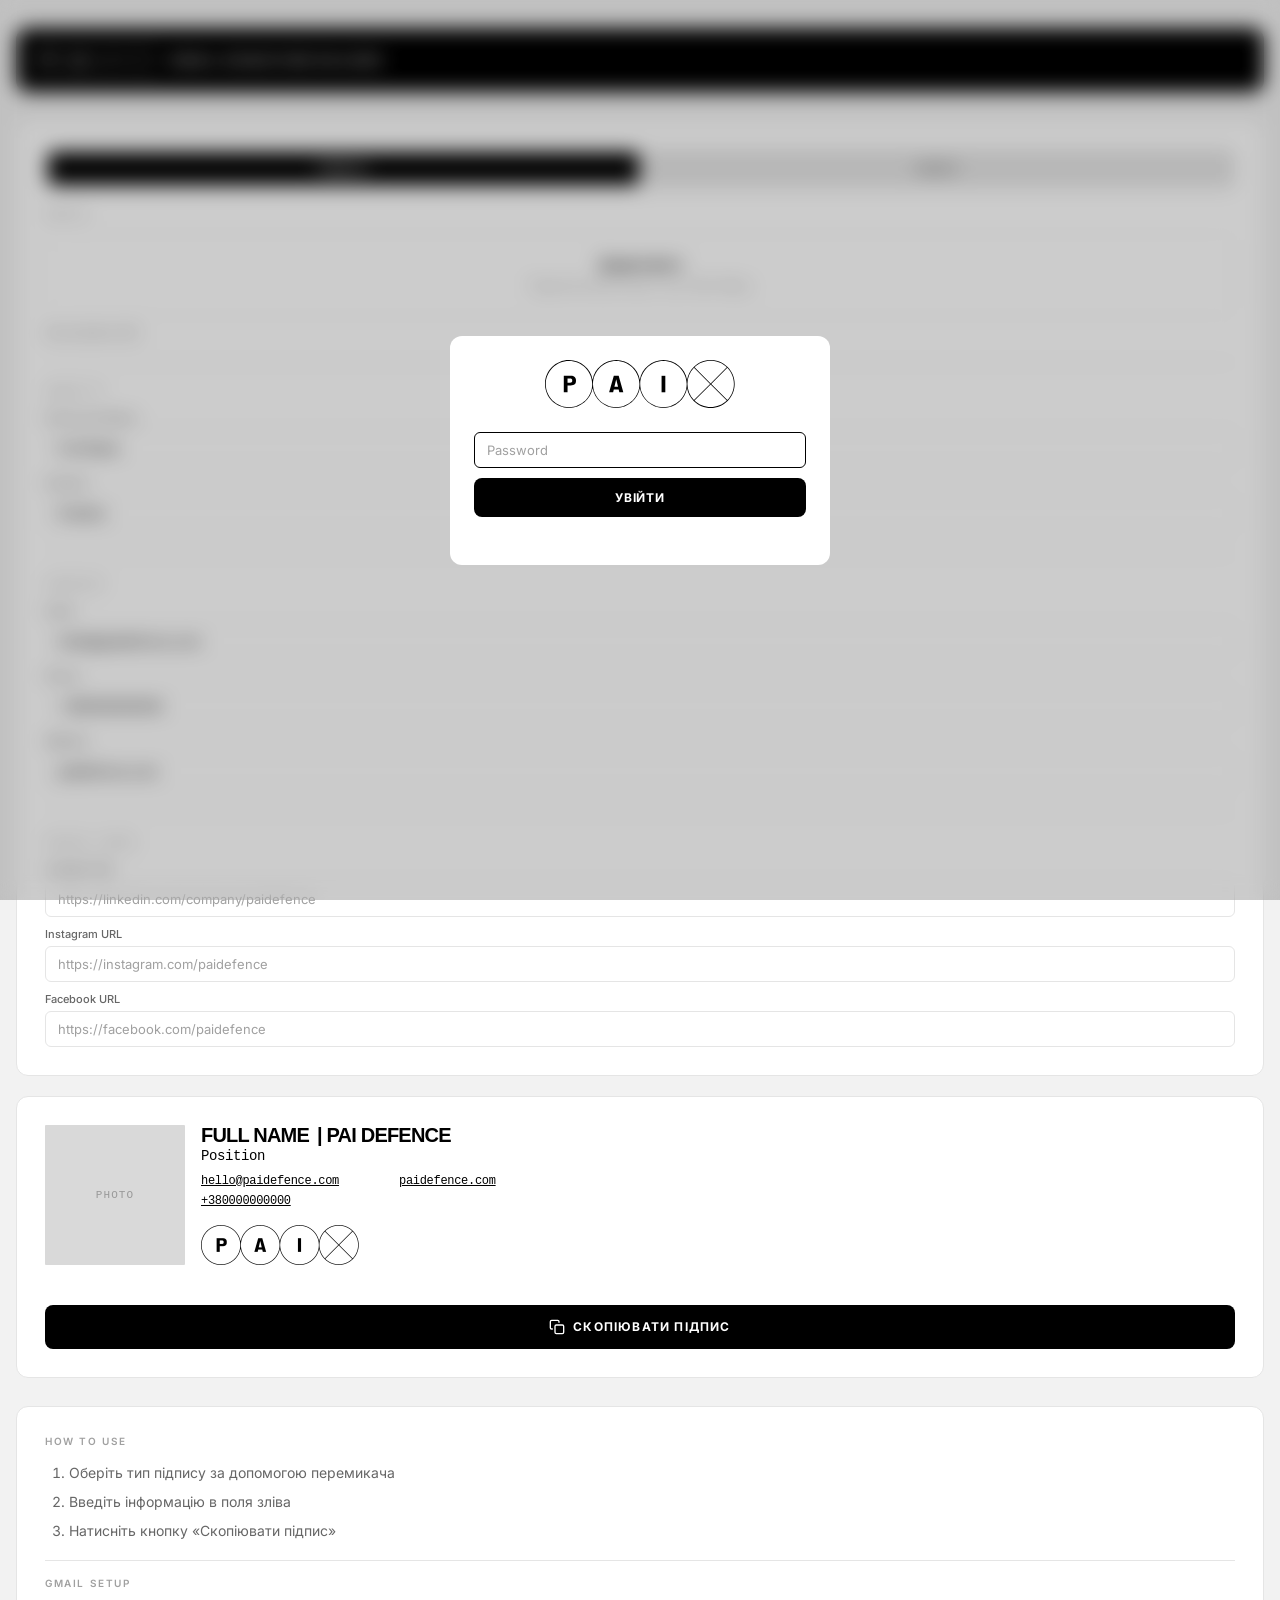
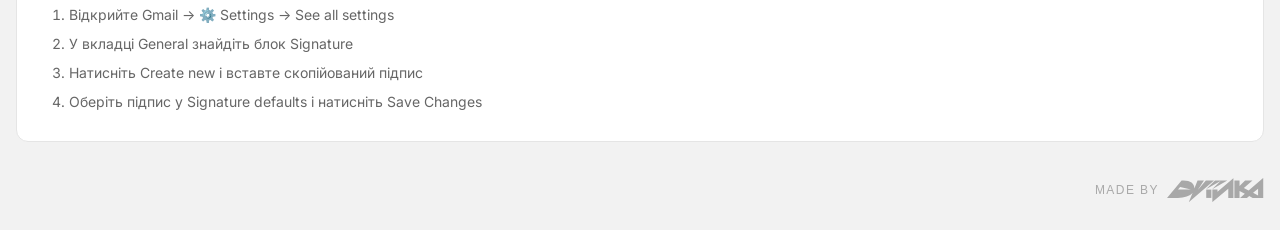
==== commit 6ba9ea6f: "Refactor signature builder structure, harden auth gate, and clean project assets moved inline CSS/JS" ====
--- a/index.html
+++ b/index.html
@@ -7,429 +7,17 @@
   <link rel="icon" type="image/png" href="assets/Favicon.png">
   <link rel="preconnect" href="https://fonts.googleapis.com">
   <link href="https://fonts.googleapis.com/css2?family=Inter:wght@400;500;600;700&display=swap" rel="stylesheet">
-  <style>
-    *, *::before, *::after { box-sizing: border-box; margin: 0; padding: 0; }
-
-    :root {
-      --black: #000000;
-      --white: #ffffff;
-      --gray-50:  #f9f9f9;
-      --gray-100: #f2f2f2;
-      --gray-200: #e5e5e5;
-      --gray-400: #a0a0a0;
-      --gray-600: #666666;
-      --green:    #3BB477;
-      --content-max-width: 1280px;
-      --content-pad-x: 40px;
-      --sidebar-width: 340px;
-      --layout-gap: 28px;
-      --header-top: 28px;
-      --header-height: 64px;
-      --header-gap: 28px;
-    }
-
-    body {
-      font-family: 'Inter', Arial, sans-serif;
-      background: var(--gray-100);
-      color: var(--black);
-      min-height: 100vh;
-      overflow-x: hidden;
-    }
-
-    /* ── Header ── */
-    header {
-      position: fixed;
-      top: var(--header-top);
-      left: 50%;
-      width: min(var(--content-max-width), calc(100vw - (var(--content-pad-x) * 2)));
-      transform: translateX(-50%);
-      height: var(--header-height);
-      background: var(--black);
-      color: var(--white);
-      padding: 0 16px;
-      border-radius: 12px;
-      display: flex;
-      align-items: center;
-      justify-content: space-between;
-      z-index: 1000;
-    }
-    .header-logo {
-      display: flex;
-      align-items: center;
-      gap: 12px;
-    }
-    .header-logo img,
-    .header-logo svg { width: auto; height: 32px; display: block; }
-    .header-title {
-      font-size: 13px;
-      font-weight: 600;
-      color: var(--white);
-      letter-spacing: 0.12em;
-      text-transform: uppercase;
-    }
-
-    /* ── Layout ── */
-    .container {
-      max-width: var(--content-max-width);
-      margin: 0 auto;
-      padding: calc(var(--header-top) + var(--header-height) + var(--header-gap)) 0 36px;
-    }
-
-    .tabs {
-      display: flex;
-      gap: 3px;
-      margin-bottom: 20px;
-      background: var(--gray-200);
-      padding: 3px;
-      border-radius: 8px;
-      width: 100%;
-    }
-    .tab {
-      flex: 1;
-      padding: 9px 28px;
-      border: none;
-      background: transparent;
-      cursor: pointer;
-      font-family: 'Inter', sans-serif;
-      font-size: 12px;
-      font-weight: 600;
-      text-transform: uppercase;
-      letter-spacing: 0.1em;
-      border-radius: 6px;
-      color: var(--gray-600);
-      transition: all 0.15s;
-    }
-    .tab.active { background: var(--black); color: var(--white); }
-
-    .layout {
-      display: grid;
-      grid-template-columns: var(--sidebar-width) 1fr;
-      gap: var(--layout-gap);
-      align-items: start;
-    }
-
-    /* ── Form Panel ── */
-    .form-panel {
-      background: var(--white);
-      border: 1px solid var(--gray-200);
-      border-radius: 12px;
-      padding: 28px;
-    }
-    .section-label {
-      font-size: 10px;
-      font-weight: 600;
-      letter-spacing: 0.16em;
-      text-transform: uppercase;
-      color: var(--gray-400);
-      margin-bottom: 14px;
-    }
-    .form-section { margin-bottom: 24px; }
-    .form-section:last-child { margin-bottom: 0; }
-    .field { margin-bottom: 10px; }
-    .field:last-child { margin-bottom: 0; }
-    label {
-      display: block;
-      font-size: 11px;
-      font-weight: 500;
-      color: var(--gray-600);
-      margin-bottom: 5px;
-    }
-    input[type="text"],
-    input[type="email"],
-    input[type="tel"],
-    input[type="url"] {
-      width: 100%;
-      padding: 9px 12px;
-      border: 1px solid var(--gray-200);
-      border-radius: 6px;
-      font-family: 'Inter', sans-serif;
-      font-size: 13px;
-      color: var(--black);
-      outline: none;
-      transition: border-color 0.15s;
-      background: var(--white);
-    }
-    input:focus { border-color: var(--black); }
-    input::placeholder { color: var(--gray-400); }
-
-    .divider { height: 1px; background: var(--gray-200); margin: 22px 0; }
-
-    /* Photo upload */
-    .photo-upload {
-      border: 1.5px dashed var(--gray-200);
-      border-radius: 8px;
-      padding: 20px 16px;
-      text-align: center;
-      cursor: pointer;
-      transition: all 0.15s;
-      position: relative;
-      overflow: hidden;
-    }
-    .photo-upload:hover { border-color: var(--black); }
-    .photo-upload input[type="file"] {
-      position: absolute;
-      inset: 0;
-      opacity: 0;
-      cursor: pointer;
-    }
-    .photo-thumb {
-      width: 72px;
-      height: 72px;
-      border-radius: 6px;
-      object-fit: cover;
-      display: none;
-      margin: 0 auto 8px;
-    }
-    .photo-hint {
-      font-size: 12px;
-      color: var(--gray-400);
-      line-height: 1.5;
-    }
-    .photo-hint strong {
-      display: block;
-      font-size: 13px;
-      font-weight: 600;
-      color: var(--black);
-      margin-bottom: 2px;
-    }
-    .photo-upload.dragover { border-color: var(--black); background: var(--gray-50); }
-    .url-toggle {
-      display: block;
-      margin-top: 8px;
-      background: none;
-      border: none;
-      padding: 0;
-      font-family: 'Inter', sans-serif;
-      font-size: 11px;
-      color: var(--gray-400);
-      cursor: pointer;
-      text-decoration: underline;
-    }
-    .url-toggle:hover { color: var(--black); }
-
-    /* ── Preview Panel ── */
-    .preview-panel {
-      position: fixed;
-      top: calc(var(--header-top) + var(--header-height) + var(--header-gap));
-      left: calc((100vw - min(var(--content-max-width), 100vw)) / 2 + var(--sidebar-width) + var(--layout-gap));
-      width: calc(min(var(--content-max-width), 100vw) - var(--sidebar-width) - var(--layout-gap));
-    }
-    .preview-label {
-      font-size: 10px;
-      font-weight: 600;
-      letter-spacing: 0.16em;
-      text-transform: uppercase;
-      color: var(--gray-400);
-      margin-bottom: 14px;
-    }
-    .preview-box {
-      background: var(--white);
-      border: 1px solid var(--gray-200);
-      border-radius: 12px;
-      padding: 28px;
-      min-height: 140px;
-      display: flex;
-      flex-direction: column;
-    }
-    .preview-content {
-      padding: 0;
-      overflow-x: auto;
-      min-height: 140px;
-    }
-    .copy-btn {
-      display: flex;
-      align-items: center;
-      justify-content: center;
-      gap: 8px;
-      width: 100%;
-      margin-top: 40px;
-      padding: 14px;
-      background: var(--black);
-      color: var(--white);
-      border: none;
-      border-radius: 8px;
-      font-family: 'Inter', sans-serif;
-      font-size: 12px;
-      font-weight: 700;
-      letter-spacing: 0.1em;
-      text-transform: uppercase;
-      cursor: pointer;
-      transition: background 0.15s;
-    }
-    .copy-btn:hover { background: #222; }
-    .copy-btn.success { background: var(--green); }
-    .copy-btn svg { width: 16px; height: 16px; flex-shrink: 0; }
-
-    .made-by-wrap {
-      position: fixed;
-      left: 50%;
-      bottom: 28px;
-      width: min(var(--content-max-width), calc(100vw - (var(--content-pad-x) * 2)));
-      transform: translateX(-50%);
-      display: flex;
-      justify-content: flex-end;
-      pointer-events: none;
-      z-index: 900;
-    }
-    .made-by-link {
-      pointer-events: auto;
-      display: inline-flex;
-      align-items: center;
-      gap: 8px;
-      text-decoration: none;
-      color: #000;
-    }
-    .made-by-text {
-      font-family: Arial, Helvetica;
-      font-size: 12px;
-      letter-spacing: 0.12em;
-      text-transform: uppercase;
-      color: rgba(0, 0, 0, 0.3);
-      line-height: 1;
-    }
-    .made-by-logo {
-      display: block;
-      height: 24px;
-      width: auto;
-      opacity: 0.3;
-      transition: opacity 0.15s ease;
-    }
-    .made-by-link:hover .made-by-logo { opacity: 1; }
-
-    /* ── Signature preview styles (matches Figma) ── */
-    .sig-wrap { display: inline-block; }
-
-    /* Public */
-    .sig-public {
-      display: flex;
-      gap: 16px;
-      align-items: flex-start;
-    }
-    .sig-photo {
-      width: 140px;
-      height: 140px;
-      border-radius: 1px;
-      object-fit: cover;
-      flex-shrink: 0;
-      display: block;
-    }
-    .sig-photo-placeholder {
-      width: 140px;
-      height: 140px;
-      background: #d9d9d9;
-      border-radius: 1px;
-      flex-shrink: 0;
-      display: flex;
-      align-items: center;
-      justify-content: center;
-      font-family: 'Courier New', monospace;
-      font-size: 11px;
-      color: #999;
-      text-transform: uppercase;
-      letter-spacing: 0.1em;
-    }
-    .sig-text {
-      display: flex;
-      flex-direction: column;
-      justify-content: space-between;
-      height: 140px;
-    }
-    .sig-name-block { display: flex; flex-direction: column; gap: 4px; }
-    .sig-name-row {
-      font-family: Arial, Helvetica;
-      font-size: 20px;
-      font-weight: 600;
-      text-transform: uppercase;
-      letter-spacing: -0.8px;
-      color: #000;
-      display: flex;
-      align-items: center;
-      gap: 8px;
-      white-space: nowrap;
-      line-height: 1;
-    }
-    .sig-position {
-      font-family: 'Courier New', Courier, monospace;
-      font-size: 14px;
-      letter-spacing: -0.4px;
-      color: #000;
-      line-height: 1;
-    }
-    .sig-contacts {
-      display: flex;
-      gap: 40px;
-      align-items: stretch;
-    }
-    .sig-personal {
-      display: flex;
-      flex-direction: column;
-      justify-content: space-between;
-      min-height: 92px;
-    }
-    .sig-links { display: flex; flex-direction: column; gap: 4px; }
-    .sig-links a,
-    .sig-social-col a {
-      font-family: 'Courier New', Courier, monospace;
-      font-size: 12px;
-      color: #000;
-      text-decoration: underline;
-      letter-spacing: -0.3px;
-      line-height: 16px;
-      display: block;
-    }
-    .sig-logo { display: block; }
-    .sig-logo img { height: 40px; width: 158px; display: block; }
-    .sig-company-col {
-      display: flex;
-      flex-direction: column;
-      gap: 4px;
-    }
-    .sig-company-col > a {
-      font-family: 'Courier New', Courier, monospace;
-      font-size: 12px;
-      color: #000;
-      text-decoration: underline;
-      letter-spacing: -0.3px;
-      line-height: 16px;
-    }
-    .sig-social-col { display: flex; flex-direction: column; gap: 4px; }
-    .sig-social-col a.empty-link { display: none; }
-
-    /* Inner */
-    .sig-inner {
-      display: flex;
-      gap: 16px;
-      align-items: center;
-    }
-    .sig-inner .sig-name-row {
-      font-size: 20px;
-      letter-spacing: -0.8px;
-    }
-    .sig-vector img { width: 97px; height: 48px; display: block; }
-    .sig-inner-text { display: flex; flex-direction: column; justify-content: center; gap: 4px; }
-    .sig-inner-contacts {
-      display: flex;
-      gap: 32px;
-      align-items: center;
-    }
-    .sig-inner-contacts span {
-      font-family: 'Courier New', Courier, monospace;
-      font-size: 14px;
-      color: #000;
-      letter-spacing: -0.8px;
-      line-height: 24px;
-    }
-    .sig-inner-contacts a {
-      font-family: 'Courier New', Courier, monospace;
-      font-size: 14px;
-      color: #000;
-      letter-spacing: -0.8px;
-      line-height: 24px;
-      text-decoration: underline;
-    }
-  </style>
+  <link rel="stylesheet" href="styles.css">
 </head>
 <body>
+<div class="auth-overlay" id="auth-overlay">
+  <form class="auth-card" id="auth-form">
+    <img class="auth-logo" src="assets/PAI_Logo-Big-Black.svg" alt="PAI">
+    <input type="password" id="auth-password" placeholder="Password" autocomplete="current-password">
+    <button type="submit" class="auth-btn">Увійти</button>
+    <p class="auth-error" id="auth-error"></p>
+  </form>
+</div>
 
 <header>
   <div class="header-logo">
@@ -559,6 +147,22 @@
           Скопіювати підпис
         </button>
       </div>
+      <div class="instruction-card">
+        <p class="instruction-title">How To Use</p>
+        <ol class="instruction-list">
+          <li>Оберіть тип підпису за допомогою перемикача</li>
+          <li>Введіть інформацію в поля зліва</li>
+          <li>Натисніть кнопку «Скопіювати підпис»</li>
+        </ol>
+        <div class="instruction-divider"></div>
+        <p class="instruction-title">Gmail Setup</p>
+        <ol class="instruction-list">
+          <li>Відкрийте Gmail → ⚙️ Settings → See all settings</li>
+          <li>У вкладці General знайдіть блок Signature</li>
+          <li>Натисніть Create new і вставте скопійований підпис</li>
+          <li>Оберіть підпис у Signature defaults і натисніть Save Changes</li>
+        </ol>
+      </div>
     </div>
 
   </div>
@@ -574,427 +178,6 @@
 <!-- Hidden zone for select-and-copy -->
 <div id="copy-zone" style="position:fixed;left:-99999px;top:0;background:white;"></div>
 
-<script>
-/* ════════════════════════════════════════════
-   PNG assets (base64)
-════════════════════════════════════════════ */
-const LOGO_PNG   = '[data-uri]';
-const VECTOR_PNG = '[data-uri]';
-
-/* ════════════════════════════════════════════
-   State
-════════════════════════════════════════════ */
-let activeTab = 'public';
-let photoDataUrl = null;
-const COMPANY_NAME = 'PAI Defence';
-const PHOTO_MIN_SIZE = 180;
-const PHOTO_OUTPUT_SIZE = 360;
-const PHOTO_MAX_BYTES = 50 * 1024;
-const PHOTO_START_QUALITY = 0.86;
-const PHOTO_MIN_QUALITY = 0.5;
-
-/* ════════════════════════════════════════════
-   Helpers
-════════════════════════════════════════════ */
-const $ = id => document.getElementById(id);
-const v = id => ($( id) ? $(id).value.trim() : '');
-function esc(s) {
-  return String(s)
-    .replace(/&/g,'&amp;').replace(/</g,'&lt;')
-    .replace(/>/g,'&gt;').replace(/"/g,'&quot;');
-}
-function hasScheme(value) {
-  return /^[a-zA-Z][a-zA-Z\d+\-.]*:/.test(value);
-}
-function toHttpUrl(rawValue, allowBare = false) {
-  const raw = String(rawValue || '').trim();
-  if (!raw) return '';
-  const candidate = allowBare && !hasScheme(raw) ? `https://${raw}` : raw;
-  try {
-    const parsed = new URL(candidate);
-    if (parsed.protocol !== 'http:' && parsed.protocol !== 'https:') return '';
-    return parsed.href;
-  } catch {
-    return '';
-  }
-}
-function normalizeWebsite(rawValue) {
-  const raw = String(rawValue || '').trim();
-  const href = toHttpUrl(raw, true);
-  const label = raw.replace(/^https?:\/\//i, '').replace(/\/$/, '');
-  return { href, label };
-}
-function sanitizeEmail(emailValue) {
-  const email = String(emailValue || '').trim();
-  if (!email) return '';
-  if (!/^[^\s@]+@[^\s@]+\.[^\s@]+$/.test(email)) return '';
-  return email;
-}
-function sanitizeTel(phoneValue) {
-  const cleaned = String(phoneValue || '').trim().replace(/[^+\d]/g, '').replace(/(?!^)\+/g, '');
-  return cleaned;
-}
-function toMailtoHref(emailValue) {
-  const email = sanitizeEmail(emailValue);
-  return email ? `mailto:${email}` : '';
-}
-function toTelHref(phoneValue) {
-  const phone = sanitizeTel(phoneValue);
-  return phone ? `tel:${phone}` : '';
-}
-function dataUrlSizeBytes(dataUrl) {
-  const base64 = String(dataUrl || '').split(',')[1] || '';
-  return Math.floor((base64.length * 3) / 4);
-}
-function compressToJpegDataUrl(img) {
-  const canvas = document.createElement('canvas');
-  canvas.width = PHOTO_OUTPUT_SIZE;
-  canvas.height = PHOTO_OUTPUT_SIZE;
-  const ctx = canvas.getContext('2d');
-  const side = Math.min(img.width, img.height);
-  const sx = (img.width - side) / 2;
-  const sy = (img.height - side) / 2;
-  ctx.drawImage(img, sx, sy, side, side, 0, 0, PHOTO_OUTPUT_SIZE, PHOTO_OUTPUT_SIZE);
-
-  let quality = PHOTO_START_QUALITY;
-  let dataUrl = canvas.toDataURL('image/jpeg', quality);
-  while (dataUrlSizeBytes(dataUrl) > PHOTO_MAX_BYTES && quality > PHOTO_MIN_QUALITY) {
-    quality = Math.max(PHOTO_MIN_QUALITY, quality - 0.08);
-    dataUrl = canvas.toDataURL('image/jpeg', quality);
-    if (quality === PHOTO_MIN_QUALITY) break;
-  }
-  return dataUrl;
-}
-function stripHtml(html) {
-  const tmp = document.createElement('div');
-  tmp.innerHTML = html;
-  return tmp.innerText || tmp.textContent || '';
-}
-async function copyHtmlToClipboard(html) {
-  const plainText = stripHtml(html);
-
-  if (navigator.clipboard && window.ClipboardItem) {
-    try {
-      const item = new ClipboardItem({
-        'text/html': new Blob([html], { type: 'text/html' }),
-        'text/plain': new Blob([plainText], { type: 'text/plain' })
-      });
-      await navigator.clipboard.write([item]);
-      return true;
-    } catch {}
-  }
-
-  const zone = $('copy-zone');
-  zone.innerHTML = html;
-  await new Promise(r => setTimeout(r, 80));
-
-  const range = document.createRange();
-  range.selectNodeContents(zone);
-  const sel = window.getSelection();
-  sel.removeAllRanges();
-  sel.addRange(range);
-
-  const copied = document.execCommand('copy');
-  sel.removeAllRanges();
-  zone.innerHTML = '';
-  return copied;
-}
-
-/* ════════════════════════════════════════════
-   Tab switching
-════════════════════════════════════════════ */
-document.querySelectorAll('.tab').forEach(btn => {
-  btn.addEventListener('click', () => {
-    activeTab = btn.dataset.tab;
-    document.querySelectorAll('.tab').forEach(b => b.classList.remove('active'));
-    btn.classList.add('active');
-    $('form-public').style.display = activeTab === 'public' ? '' : 'none';
-    $('form-inner').style.display  = activeTab === 'inner'  ? '' : 'none';
-    renderPreview();
-  });
-});
-
-/* ════════════════════════════════════════════
-   Photo upload
-════════════════════════════════════════════ */
-function handlePhotoFile(file) {
-  if (!file || !file.type.startsWith('image/')) return;
-  const reader = new FileReader();
-  reader.onload = ev => {
-    const img = new Image();
-    img.onload = () => {
-      if (img.width < PHOTO_MIN_SIZE || img.height < PHOTO_MIN_SIZE) {
-        alert(`Фото замале. Мінімум ${PHOTO_MIN_SIZE}×${PHOTO_MIN_SIZE}px.`);
-        return;
-      }
-      photoDataUrl = compressToJpegDataUrl(img);
-      const thumb = $('pub-photo-thumb');
-      thumb.src = photoDataUrl;
-      thumb.style.display = 'block';
-      $('photo-drop').querySelector('.photo-hint').style.display = 'none';
-      renderPreview();
-    };
-    img.src = ev.target.result;
-  };
-  reader.readAsDataURL(file);
-}
-
-$('pub-photo-file').addEventListener('change', e => {
-  handlePhotoFile(e.target.files[0]);
-});
-
-const dropZone = $('photo-drop');
-dropZone.addEventListener('dragover', e => {
-  e.preventDefault();
-  dropZone.classList.add('dragover');
-});
-dropZone.addEventListener('dragleave', () => dropZone.classList.remove('dragover'));
-dropZone.addEventListener('drop', e => {
-  e.preventDefault();
-  dropZone.classList.remove('dragover');
-  handlePhotoFile(e.dataTransfer.files[0]);
-});
-
-$('url-toggle-btn').addEventListener('click', () => {
-  const field = $('url-field');
-  field.style.display = field.style.display === 'none' ? '' : 'none';
-});
-
-/* ════════════════════════════════════════════
-   Live preview
-════════════════════════════════════════════ */
-document.querySelectorAll('input').forEach(el => el.addEventListener('input', renderPreview));
-
-$('pub-photo').addEventListener('input', () => {
-  if (v('pub-photo')) {
-    photoDataUrl = null;
-    $('pub-photo-thumb').style.display = 'none';
-    $('photo-drop').querySelector('.photo-hint').style.display = '';
-  }
-});
-
-function renderPreview() {
-  $('preview-box').innerHTML = activeTab === 'public' ? buildPublicPreview() : buildInnerPreview();
-}
-
-function buildPublicPreview() {
-  const name     = v('pub-name')     || 'Name';
-  const company  = COMPANY_NAME;
-  const position = v('pub-position') || 'Position';
-  const email    = v('pub-email')    || 'email@company.com';
-  const phone    = v('pub-phone')    || '+000 000 000';
-  const website  = v('pub-website')  || 'website.com';
-  const photoUrl = photoDataUrl || toHttpUrl(v('pub-photo'));
-  const linkedin = toHttpUrl(v('pub-linkedin'));
-  const instagram= toHttpUrl(v('pub-instagram'));
-  const facebook = toHttpUrl(v('pub-facebook'));
-  const { href: websiteHref, label: websiteLabel } = normalizeWebsite(website);
-  const emailHref = toMailtoHref(email);
-  const phoneHref = toTelHref(phone);
-
-  const photo = photoUrl
-    ? `<img src="${esc(photoUrl)}" class="sig-photo" alt="${esc(name)}">`
-    : `<div class="sig-photo-placeholder">Photo</div>`;
-
-  const socialHtml = `
-    ${linkedin  ? `<a href="${esc(linkedin)}"  target="_blank" rel="noopener">linkedin</a>`  : ''}
-    ${instagram ? `<a href="${esc(instagram)}" target="_blank" rel="noopener">instagram</a>` : ''}
-    ${facebook  ? `<a href="${esc(facebook)}"  target="_blank" rel="noopener">facebook</a>`  : ''}
-  `;
-
-  return `
-  <div class="sig-wrap">
-    <div class="sig-public">
-      ${photo}
-      <div class="sig-text">
-        <div class="sig-name-block">
-          <div class="sig-name-row">
-            <span>${esc(name)}</span>
-            <span>| ${esc(company)}</span>
-          </div>
-          <div class="sig-position">${esc(position)}</div>
-        </div>
-        <div class="sig-contacts">
-          <div class="sig-personal">
-            <div class="sig-links">
-              <a href="${esc(emailHref || '#')}">${esc(email)}</a>
-              <a href="${esc(phoneHref || '#')}">${esc(phone)}</a>
-            </div>
-            <div class="sig-logo">
-              <img src="${LOGO_PNG}" alt="PAI Defence" style="height:40px;width:158px;display:block;">
-            </div>
-          </div>
-          <div class="sig-company-col">
-            <a href="${esc(websiteHref || '#')}" target="_blank" rel="noopener">${esc(websiteLabel || website)}</a>
-            <div class="sig-social-col">${socialHtml}</div>
-          </div>
-        </div>
-      </div>
-    </div>
-  </div>`;
-}
-
-function buildInnerPreview() {
-  const name     = v('inn-name')     || 'Name';
-  const company  = COMPANY_NAME;
-  const position = v('inn-position') || 'Position';
-  const email    = v('inn-email')    || 'email@company.com';
-  const emailHref = toMailtoHref(email);
-
-  return `
-  <div class="sig-wrap">
-    <div class="sig-inner">
-      <div class="sig-vector">
-        <img src="${VECTOR_PNG}" alt="PAI">
-      </div>
-      <div class="sig-inner-text">
-        <div class="sig-name-row">
-          <span>${esc(name)}</span>
-          <span>| ${esc(company)}</span>
-        </div>
-        <div class="sig-inner-contacts">
-          <span>${esc(position)}</span>
-          <a href="${esc(emailHref || '#')}">${esc(email)}</a>
-        </div>
-      </div>
-    </div>
-  </div>`;
-}
-
-/* ════════════════════════════════════════════
-   Email HTML generation (table-based, email-safe)
-════════════════════════════════════════════ */
-function generatePublicHtml() {
-  const name     = v('pub-name')     || '';
-  const company  = COMPANY_NAME;
-  const position = v('pub-position') || '';
-  const email    = v('pub-email')    || '';
-  const phone    = v('pub-phone')    || '';
-  const website  = v('pub-website')  || '';
-  const linkedin = toHttpUrl(v('pub-linkedin'));
-  const instagram= toHttpUrl(v('pub-instagram'));
-  const facebook = toHttpUrl(v('pub-facebook'));
-  const photoUrl = photoDataUrl || toHttpUrl(v('pub-photo'));
-  const { href: websiteHref, label: websiteLabel } = normalizeWebsite(website);
-  const emailHref = toMailtoHref(email);
-  const phoneHref = toTelHref(phone);
-
-  const photoCell = photoUrl
-    ? `<td style="padding-right:16px;vertical-align:top;"><img src="${esc(photoUrl)}" width="140" height="140" style="display:block;border-radius:1px;width:140px;height:140px;object-fit:cover;" alt="${esc(name)}"></td>`
-    : `<td style="padding-right:16px;vertical-align:top;"><div style="display:inline-block;width:140px;height:140px;background:#d9d9d9;border-radius:1px;"></div></td>`;
-
-  const socialRows = [];
-  if (linkedin)  socialRows.push(`<tr><td style="padding-top:4px;"><a href="${esc(linkedin)}"  style="font-family:'Courier New',Courier,monospace;font-size:12px;color:#000000;text-decoration:underline;letter-spacing:-0.3px;line-height:16px;display:block;">linkedin</a></td></tr>`);
-  if (instagram) socialRows.push(`<tr><td style="padding-top:4px;"><a href="${esc(instagram)}" style="font-family:'Courier New',Courier,monospace;font-size:12px;color:#000000;text-decoration:underline;letter-spacing:-0.3px;line-height:16px;display:block;">instagram</a></td></tr>`);
-  if (facebook)  socialRows.push(`<tr><td style="padding-top:4px;"><a href="${esc(facebook)}"  style="font-family:'Courier New',Courier,monospace;font-size:12px;color:#000000;text-decoration:underline;letter-spacing:-0.3px;line-height:16px;display:block;">facebook</a></td></tr>`);
-
-  const logoImg = `<img src="${LOGO_PNG}" width="158" height="40" alt="PAI Defence" style="display:block;width:158px;height:40px;">`;
-
-  return `<table cellpadding="0" cellspacing="0" border="0" style="border-collapse:collapse;">
-  <tr>
-    ${photoCell}
-    <td style="vertical-align:middle;">
-      <table cellpadding="0" cellspacing="0" border="0" style="border-collapse:collapse;">
-        <tr>
-          <td style="padding-bottom:8px;line-height:1;">
-            <span style="font-family:Arial,Helvetica;font-size:20px;font-weight:600;text-transform:uppercase;letter-spacing:-0.8px;color:#000000;">${esc(name)}&nbsp;|&nbsp;${esc(company)}</span>
-          </td>
-        </tr>
-        <tr>
-          <td style="padding-bottom:10px;">
-            <span style="font-family:'Courier New',Courier,monospace;font-size:14px;color:#000000;letter-spacing:-0.4px;line-height:1;">${esc(position)}</span>
-          </td>
-        </tr>
-        <tr>
-          <td>
-            <table cellpadding="0" cellspacing="0" border="0" style="border-collapse:collapse;">
-              <tr>
-                <td style="vertical-align:top;padding-right:40px;">
-                  <table cellpadding="0" cellspacing="0" border="0" style="border-collapse:collapse;">
-                    <tr><td><a href="${esc(emailHref || '#')}" style="font-family:'Courier New',Courier,monospace;font-size:12px;color:#000000;text-decoration:underline;letter-spacing:-0.3px;line-height:16px;display:block;">${esc(email)}</a></td></tr>
-                    <tr><td style="padding-top:4px;"><a href="${esc(phoneHref || '#')}" style="font-family:'Courier New',Courier,monospace;font-size:12px;color:#000000;text-decoration:underline;letter-spacing:-0.3px;line-height:16px;display:block;">${esc(phone)}</a></td></tr>
-                    <tr><td style="padding-top:16px;">${logoImg}</td></tr>
-                  </table>
-                </td>
-                <td style="vertical-align:top;">
-                  <table cellpadding="0" cellspacing="0" border="0" style="border-collapse:collapse;">
-                    <tr><td><a href="${esc(websiteHref || '#')}" style="font-family:'Courier New',Courier,monospace;font-size:12px;color:#000000;text-decoration:underline;letter-spacing:-0.3px;line-height:16px;display:block;">${esc(websiteLabel || website)}</a></td></tr>
-                    ${socialRows.join('\n                    ')}
-                  </table>
-                </td>
-              </tr>
-            </table>
-          </td>
-        </tr>
-      </table>
-    </td>
-  </tr>
-</table>`;
-}
-
-function generateInnerHtml() {
-  const name     = v('inn-name')     || '';
-  const company  = COMPANY_NAME;
-  const position = v('inn-position') || '';
-  const email    = v('inn-email')    || '';
-  const emailHref = toMailtoHref(email);
-
-  const vectorImg = `<img src="${VECTOR_PNG}" width="97" height="48" alt="PAI" style="display:block;width:97px;height:48px;">`;
-
-  return `<table cellpadding="0" cellspacing="0" border="0" style="border-collapse:collapse;">
-  <tr>
-    <td style="padding-right:16px;vertical-align:middle;">${vectorImg}</td>
-    <td style="vertical-align:top;">
-      <table cellpadding="0" cellspacing="0" border="0" style="border-collapse:collapse;">
-        <tr>
-          <td style="padding-bottom:12px;line-height:1;">
-            <span style="font-family:Arial,Helvetica;font-size:24px;font-weight:600;text-transform:uppercase;letter-spacing:-1.2px;color:#000000;">${esc(name)}&nbsp;|&nbsp;${esc(company)}</span>
-          </td>
-        </tr>
-        <tr>
-          <td>
-            <table cellpadding="0" cellspacing="0" border="0" style="border-collapse:collapse;">
-              <tr>
-                <td style="padding-right:32px;"><span style="font-family:'Courier New',Courier,monospace;font-size:14px;color:#000000;letter-spacing:-0.8px;line-height:24px;">${esc(position)}</span></td>
-                <td><a href="${esc(emailHref || '#')}" style="font-family:'Courier New',Courier,monospace;font-size:14px;color:#000000;text-decoration:underline;letter-spacing:-0.8px;line-height:24px;">${esc(email)}</a></td>
-              </tr>
-            </table>
-          </td>
-        </tr>
-      </table>
-    </td>
-  </tr>
-</table>`;
-}
-
-/* ════════════════════════════════════════════
-   Copy button — select rendered HTML (зберігає форматування в Gmail)
-════════════════════════════════════════════ */
-$('copy-btn').addEventListener('click', async () => {
-  const btn = $('copy-btn');
-  btn.disabled = true;
-  const html = activeTab === 'public' ? generatePublicHtml() : generateInnerHtml();
-  const copied = await copyHtmlToClipboard(html);
-
-  try {
-    if (!copied) throw new Error('Copy failed');
-    btn.classList.add('success');
-    btn.innerHTML = `<svg viewBox="0 0 24 24" fill="none" stroke="currentColor" stroke-width="2.5" stroke-linecap="round" stroke-linejoin="round"><polyline points="20 6 9 17 4 12"/></svg> Скопійовано — вставляй в Gmail!`;
-  } catch {
-    btn.innerHTML = `Натисни Ctrl+C`;
-  }
-
-  setTimeout(() => {
-    btn.disabled = false;
-    btn.classList.remove('success');
-    btn.innerHTML = `<svg viewBox="0 0 24 24" fill="none" stroke="currentColor" stroke-width="2" stroke-linecap="round" stroke-linejoin="round"><rect x="9" y="9" width="13" height="13" rx="2"/><path d="M5 15H4a2 2 0 0 1-2-2V4a2 2 0 0 1 2-2h9a2 2 0 0 1 2 2v1"/></svg> Скопіювати підпис`;
-  }, 3000);
-});
-
-/* ════════════════════════════════════════════
-   Init
-════════════════════════════════════════════ */
-renderPreview();
-</script>
+<script src="app.js" defer></script>
 </body>
 </html>
--- a/styles.css
+++ b/styles.css
@@ -0,0 +1,528 @@
+    *, *::before, *::after { box-sizing: border-box; margin: 0; padding: 0; }
+
+    :root {
+      --black: #000000;
+      --white: #ffffff;
+      --gray-50:  #f9f9f9;
+      --gray-100: #f2f2f2;
+      --gray-200: #e5e5e5;
+      --gray-400: #a0a0a0;
+      --gray-600: #666666;
+      --green:    #3BB477;
+      --content-max-width: 1280px;
+      --content-pad-x: 40px;
+      --sidebar-width: 340px;
+      --layout-gap: 28px;
+      --header-top: 28px;
+      --header-height: 64px;
+      --header-gap: 28px;
+    }
+
+    body {
+      font-family: 'Inter', Arial, sans-serif;
+      background: var(--gray-100);
+      color: var(--black);
+      min-height: 100vh;
+      overflow-x: hidden;
+    }
+    body.auth-locked { overflow: hidden; }
+
+    /* ── Header ── */
+    header {
+      position: fixed;
+      top: var(--header-top);
+      left: 50%;
+      width: min(var(--content-max-width), calc(100vw - (var(--content-pad-x) * 2)));
+      transform: translateX(-50%);
+      height: var(--header-height);
+      background: var(--black);
+      color: var(--white);
+      padding: 0 16px;
+      border-radius: 12px;
+      display: flex;
+      align-items: center;
+      justify-content: space-between;
+      z-index: 1000;
+    }
+    .header-logo {
+      display: flex;
+      align-items: center;
+      gap: 12px;
+    }
+    .header-logo img,
+    .header-logo svg { width: auto; height: 32px; display: block; }
+    .header-title {
+      font-size: 13px;
+      font-weight: 600;
+      color: var(--white);
+      letter-spacing: 0.12em;
+      text-transform: uppercase;
+    }
+
+    /* ── Layout ── */
+    .container {
+      max-width: var(--content-max-width);
+      margin: 0 auto;
+      padding: calc(var(--header-top) + var(--header-height) + var(--header-gap)) 0 36px;
+    }
+
+    .tabs {
+      display: flex;
+      gap: 3px;
+      margin-bottom: 20px;
+      background: var(--gray-200);
+      padding: 3px;
+      border-radius: 8px;
+      width: 100%;
+    }
+    .tab {
+      flex: 1;
+      padding: 9px 28px;
+      border: none;
+      background: transparent;
+      cursor: pointer;
+      font-family: 'Inter', sans-serif;
+      font-size: 12px;
+      font-weight: 600;
+      text-transform: uppercase;
+      letter-spacing: 0.1em;
+      border-radius: 6px;
+      color: var(--gray-600);
+      transition: all 0.15s;
+    }
+    .tab.active { background: var(--black); color: var(--white); }
+
+    .layout {
+      display: grid;
+      grid-template-columns: var(--sidebar-width) 1fr;
+      gap: var(--layout-gap);
+      align-items: start;
+    }
+
+    /* ── Form Panel ── */
+    .form-panel {
+      background: var(--white);
+      border: 1px solid var(--gray-200);
+      border-radius: 12px;
+      padding: 28px;
+    }
+    .section-label {
+      font-size: 10px;
+      font-weight: 600;
+      letter-spacing: 0.16em;
+      text-transform: uppercase;
+      color: var(--gray-400);
+      margin-bottom: 14px;
+    }
+    .form-section { margin-bottom: 24px; }
+    .form-section:last-child { margin-bottom: 0; }
+    .field { margin-bottom: 10px; }
+    .field:last-child { margin-bottom: 0; }
+    label {
+      display: block;
+      font-size: 11px;
+      font-weight: 500;
+      color: var(--gray-600);
+      margin-bottom: 5px;
+    }
+    input[type="text"],
+    input[type="email"],
+    input[type="tel"],
+    input[type="url"],
+    input[type="password"] {
+      width: 100%;
+      padding: 9px 12px;
+      border: 1px solid var(--gray-200);
+      border-radius: 6px;
+      font-family: 'Inter', sans-serif;
+      font-size: 13px;
+      color: var(--black);
+      outline: none;
+      transition: border-color 0.15s;
+      background: var(--white);
+    }
+    input:focus { border-color: var(--black); }
+    input::placeholder { color: var(--gray-400); }
+
+    .divider { height: 1px; background: var(--gray-200); margin: 22px 0; }
+
+    /* Photo upload */
+    .photo-upload {
+      border: 1.5px dashed var(--gray-200);
+      border-radius: 8px;
+      padding: 20px 16px;
+      text-align: center;
+      cursor: pointer;
+      transition: all 0.15s;
+      position: relative;
+      overflow: hidden;
+    }
+    .photo-upload:hover { border-color: var(--black); }
+    .photo-upload input[type="file"] {
+      position: absolute;
+      inset: 0;
+      opacity: 0;
+      cursor: pointer;
+    }
+    .photo-thumb {
+      width: 72px;
+      height: 72px;
+      border-radius: 6px;
+      object-fit: cover;
+      display: none;
+      margin: 0 auto 8px;
+    }
+    .photo-hint {
+      font-size: 12px;
+      color: var(--gray-400);
+      line-height: 1.5;
+    }
+    .photo-hint strong {
+      display: block;
+      font-size: 13px;
+      font-weight: 600;
+      color: var(--black);
+      margin-bottom: 2px;
+    }
+    .photo-upload.dragover { border-color: var(--black); background: var(--gray-50); }
+    .url-toggle {
+      display: block;
+      margin-top: 8px;
+      background: none;
+      border: none;
+      padding: 0;
+      font-family: 'Inter', sans-serif;
+      font-size: 11px;
+      color: var(--gray-400);
+      cursor: pointer;
+      text-decoration: underline;
+    }
+    .url-toggle:hover { color: var(--black); }
+
+    /* ── Preview Panel ── */
+    .preview-panel {
+      position: fixed;
+      top: calc(var(--header-top) + var(--header-height) + var(--header-gap));
+      left: calc((100vw - min(var(--content-max-width), 100vw)) / 2 + var(--sidebar-width) + var(--layout-gap));
+      width: calc(min(var(--content-max-width), 100vw) - var(--sidebar-width) - var(--layout-gap));
+    }
+    .preview-label {
+      font-size: 10px;
+      font-weight: 600;
+      letter-spacing: 0.16em;
+      text-transform: uppercase;
+      color: var(--gray-400);
+      margin-bottom: 14px;
+    }
+    .preview-box {
+      background: var(--white);
+      border: 1px solid var(--gray-200);
+      border-radius: 12px;
+      padding: 28px;
+      min-height: 140px;
+      display: flex;
+      flex-direction: column;
+    }
+    .preview-content {
+      padding: 0;
+      overflow-x: auto;
+      min-height: 140px;
+    }
+    .copy-btn {
+      display: flex;
+      align-items: center;
+      justify-content: center;
+      gap: 8px;
+      width: 100%;
+      margin-top: 40px;
+      padding: 14px;
+      background: var(--black);
+      color: var(--white);
+      border: none;
+      border-radius: 8px;
+      font-family: 'Inter', sans-serif;
+      font-size: 12px;
+      font-weight: 700;
+      letter-spacing: 0.1em;
+      text-transform: uppercase;
+      cursor: pointer;
+      transition: background 0.15s;
+    }
+    .copy-btn:hover { background: #222; }
+    .copy-btn.success { background: var(--green); }
+    .copy-btn svg { width: 16px; height: 16px; flex-shrink: 0; }
+    .instruction-card {
+      margin-top: 28px;
+      background: var(--white);
+      border: 1px solid var(--gray-200);
+      border-radius: 12px;
+      padding: 28px;
+    }
+    .instruction-title {
+      font-size: 10px;
+      font-weight: 600;
+      letter-spacing: 0.16em;
+      text-transform: uppercase;
+      color: var(--gray-400);
+      margin-bottom: 14px;
+    }
+    .instruction-list {
+      margin: 0;
+      padding-left: 24px;
+      color: var(--gray-600);
+      font-size: 14px;
+      line-height: 1.65;
+    }
+    .instruction-list li { margin-bottom: 6px; }
+    .instruction-list li:last-child { margin-bottom: 0; }
+    .instruction-divider {
+      height: 1px;
+      background: var(--gray-200);
+      margin: 18px 0 16px;
+    }
+    .auth-overlay {
+      position: fixed;
+      inset: 0;
+      background: rgba(0, 0, 0, 0.2);
+      backdrop-filter: blur(10px);
+      -webkit-backdrop-filter: blur(10px);
+      display: flex;
+      align-items: center;
+      justify-content: center;
+      z-index: 2000;
+      padding: 20px;
+    }
+    .auth-card {
+      width: 100%;
+      max-width: 380px;
+      background: var(--white);
+      border: none;
+      border-radius: 12px;
+      padding: 24px;
+    }
+    .auth-logo {
+      display: block;
+      height: 48px;
+      width: auto;
+      margin: 0 auto 24px;
+    }
+    .auth-error {
+      margin-top: 8px;
+      min-height: 16px;
+      color: #b42318;
+      font-size: 12px;
+    }
+    .auth-btn {
+      width: 100%;
+      margin-top: 10px;
+      padding: 12px;
+      border: none;
+      border-radius: 8px;
+      background: var(--black);
+      color: var(--white);
+      font-family: 'Inter', sans-serif;
+      font-size: 12px;
+      font-weight: 700;
+      letter-spacing: 0.08em;
+      text-transform: uppercase;
+      cursor: pointer;
+    }
+
+    .made-by-wrap {
+      position: fixed;
+      left: 50%;
+      bottom: 28px;
+      width: min(var(--content-max-width), calc(100vw - (var(--content-pad-x) * 2)));
+      transform: translateX(-50%);
+      display: flex;
+      justify-content: flex-end;
+      pointer-events: none;
+      z-index: 900;
+    }
+    .made-by-link {
+      pointer-events: auto;
+      display: inline-flex;
+      align-items: center;
+      gap: 8px;
+      text-decoration: none;
+      color: #000;
+    }
+    .made-by-text {
+      font-family: Arial, Helvetica;
+      font-size: 12px;
+      letter-spacing: 0.12em;
+      text-transform: uppercase;
+      color: rgba(0, 0, 0, 0.3);
+      line-height: 1;
+    }
+    .made-by-logo {
+      display: block;
+      height: 24px;
+      width: auto;
+      opacity: 0.3;
+      transition: opacity 0.15s ease;
+    }
+    .made-by-link:hover .made-by-logo { opacity: 1; }
+
+    /* ── Signature preview styles (matches Figma) ── */
+    .sig-wrap { display: inline-block; }
+
+    /* Public */
+    .sig-public {
+      display: flex;
+      gap: 16px;
+      align-items: flex-start;
+    }
+    .sig-photo {
+      width: 140px;
+      height: 140px;
+      border-radius: 1px;
+      object-fit: cover;
+      flex-shrink: 0;
+      display: block;
+    }
+    .sig-photo-placeholder {
+      width: 140px;
+      height: 140px;
+      background: #d9d9d9;
+      border-radius: 1px;
+      flex-shrink: 0;
+      display: flex;
+      align-items: center;
+      justify-content: center;
+      font-family: 'Courier New', monospace;
+      font-size: 11px;
+      color: #999;
+      text-transform: uppercase;
+      letter-spacing: 0.1em;
+    }
+    .sig-text {
+      display: flex;
+      flex-direction: column;
+      justify-content: space-between;
+      height: 140px;
+    }
+    .sig-name-block { display: flex; flex-direction: column; gap: 4px; }
+    .sig-name-row {
+      font-family: Arial, Helvetica;
+      font-size: 20px;
+      font-weight: 600;
+      text-transform: uppercase;
+      letter-spacing: -0.8px;
+      color: #000;
+      display: flex;
+      align-items: center;
+      gap: 8px;
+      white-space: nowrap;
+      line-height: 1;
+    }
+    .sig-position {
+      font-family: 'Courier New', Courier, monospace;
+      font-size: 14px;
+      letter-spacing: -0.4px;
+      color: #000;
+      line-height: 1;
+    }
+    .sig-contacts {
+      display: flex;
+      gap: 40px;
+      align-items: stretch;
+    }
+    .sig-personal {
+      display: flex;
+      flex-direction: column;
+      justify-content: space-between;
+      min-height: 92px;
+    }
+    .sig-links { display: flex; flex-direction: column; gap: 4px; }
+    .sig-links a,
+    .sig-social-col a {
+      font-family: 'Courier New', Courier, monospace;
+      font-size: 12px;
+      color: #000;
+      text-decoration: underline;
+      letter-spacing: -0.3px;
+      line-height: 16px;
+      display: block;
+    }
+    .sig-logo { display: block; }
+    .sig-logo img { height: 40px; width: 158px; display: block; }
+    .sig-company-col {
+      display: flex;
+      flex-direction: column;
+      gap: 4px;
+    }
+    .sig-company-col > a {
+      font-family: 'Courier New', Courier, monospace;
+      font-size: 12px;
+      color: #000;
+      text-decoration: underline;
+      letter-spacing: -0.3px;
+      line-height: 16px;
+    }
+    .sig-social-col { display: flex; flex-direction: column; gap: 4px; }
+    .sig-social-col a.empty-link { display: none; }
+
+    /* Inner */
+    .sig-inner {
+      display: flex;
+      gap: 16px;
+      align-items: center;
+    }
+    .sig-inner .sig-name-row {
+      font-size: 20px;
+      letter-spacing: -0.8px;
+    }
+    .sig-vector img { width: 97px; height: 48px; display: block; }
+    .sig-inner-text { display: flex; flex-direction: column; justify-content: center; gap: 4px; }
+    .sig-inner-contacts {
+      display: flex;
+      gap: 32px;
+      align-items: center;
+    }
+    .sig-inner-contacts span {
+      font-family: 'Courier New', Courier, monospace;
+      font-size: 14px;
+      color: #000;
+      letter-spacing: -0.8px;
+      line-height: 24px;
+    }
+.sig-inner-contacts a {
+  font-family: 'Courier New', Courier, monospace;
+  font-size: 14px;
+  color: #000;
+  letter-spacing: -0.8px;
+  line-height: 24px;
+  text-decoration: underline;
+}
+
+@media (max-width: 1280px) {
+  header {
+    width: calc(100vw - 32px);
+  }
+
+  .container {
+    padding-left: 16px;
+    padding-right: 16px;
+  }
+
+  .layout {
+    grid-template-columns: 1fr;
+    gap: 20px;
+  }
+
+  .preview-panel {
+    position: static;
+    left: auto;
+    top: auto;
+    width: auto;
+  }
+
+  .made-by-wrap {
+    position: static;
+    transform: none;
+    width: auto;
+    padding: 0 16px 28px;
+    justify-content: flex-end;
+  }
+}
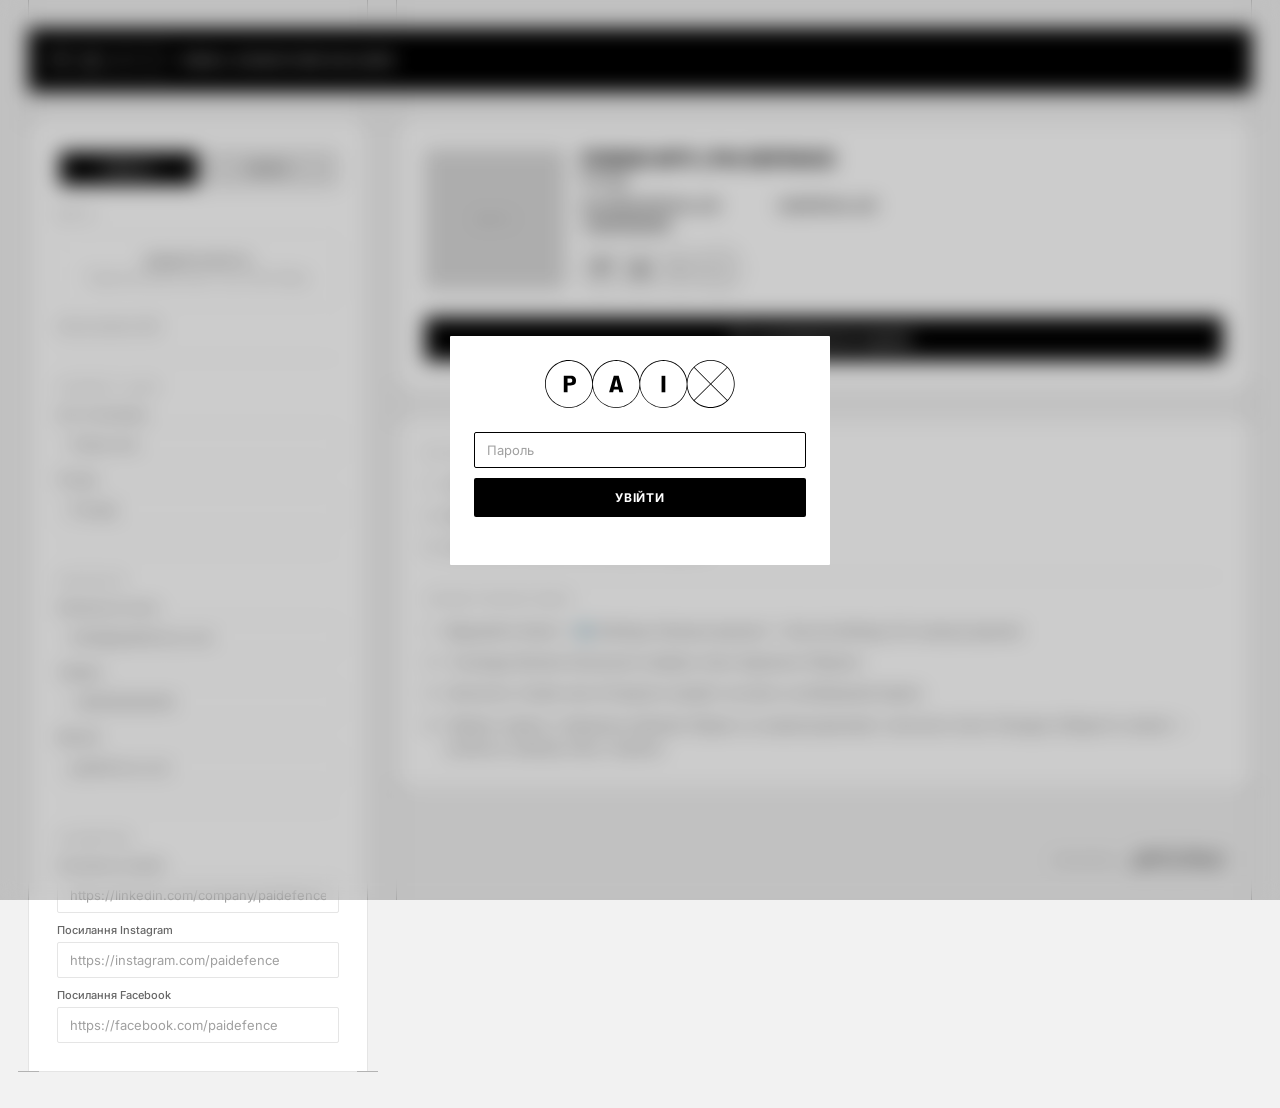
==== commit 565e0647: "Refine layout guides, header/card ticks, and preview panel sizing Replaced JS-driven guideline overl" ====
--- a/index.html
+++ b/index.html
@@ -3,7 +3,7 @@
 <head>
   <meta charset="UTF-8">
   <meta name="viewport" content="width=device-width, initial-scale=1.0">
-  <title>PAI Email Signature Builder</title>
+  <title>PAI Конструктор email-підпису</title>
   <link rel="icon" type="image/png" href="assets/Favicon.png">
   <link rel="preconnect" href="https://fonts.googleapis.com">
   <link href="https://fonts.googleapis.com/css2?family=Inter:wght@400;500;600;700&display=swap" rel="stylesheet">
@@ -13,24 +13,28 @@
 <div class="auth-overlay" id="auth-overlay">
   <form class="auth-card" id="auth-form">
     <img class="auth-logo" src="assets/PAI_Logo-Big-Black.svg" alt="PAI">
-    <input type="password" id="auth-password" placeholder="Password" autocomplete="current-password">
+    <input type="password" id="auth-password" placeholder="Пароль" autocomplete="current-password">
     <button type="submit" class="auth-btn">Увійти</button>
     <p class="auth-error" id="auth-error"></p>
   </form>
 </div>
 
-<header>
-  <div class="header-logo">
-    <img src="assets/PAI_Logo_Big-White.svg" alt="PAI">
-    <span class="header-title">Email Signature Builder</span>
-  </div>
-</header>
-
-<div class="container">
-  <div class="layout">
+<div class="layout">
+  <header>
+    <div class="header-ticks" aria-hidden="true">
+      <span class="header-tick header-tick-top-left"></span>
+      <span class="header-tick header-tick-top-right"></span>
+      <span class="header-tick header-tick-bottom-left"></span>
+      <span class="header-tick header-tick-bottom-right"></span>
+    </div>
+    <div class="header-logo">
+      <img src="assets/PAI_Logo_Big-White.svg" alt="PAI">
+      <span class="header-title">Email Signature Builder</span>
+    </div>
+  </header>
 
     <!-- FORM -->
-    <div class="form-panel">
+    <div class="form-panel corner-ticks">
       <div class="tabs">
         <button class="tab active" data-tab="public">Public</button>
         <button class="tab" data-tab="inner">Inner</button>
@@ -40,13 +44,13 @@
       <div id="form-public">
 
         <div class="form-section">
-          <div class="section-label">Photo</div>
+          <div class="section-label">Фото</div>
           <div class="photo-upload" id="photo-drop">
             <input type="file" id="pub-photo-file" accept="image/*">
             <img class="photo-thumb" id="pub-photo-thumb" alt="">
             <div class="photo-hint">
-              <strong>Додати фото</strong>
-              Перетягни або клікни · мін. 180×180px
+              <strong id="pub-photo-title">Додати фото</strong>
+              <span id="pub-photo-subtitle">Перетягни або клікни · мін. 180×180px</span>
             </div>
           </div>
           <button class="url-toggle" id="url-toggle-btn">або вставити URL</button>
@@ -58,31 +62,31 @@
         <div class="divider"></div>
 
         <div class="form-section">
-          <div class="section-label">Identity</div>
+          <div class="section-label">Особисті дані</div>
           <div class="field">
-            <label>First &amp; Last Name</label>
-            <input type="text" id="pub-name" placeholder="Full Name" value="Full Name">
+            <label>Імʼя та прізвище</label>
+            <input type="text" id="pub-name" placeholder="Повне імʼя" value="Повне імʼя">
           </div>
           <div class="field">
-            <label>Position</label>
-            <input type="text" id="pub-position" placeholder="Position" value="Position">
+            <label>Посада</label>
+            <input type="text" id="pub-position" placeholder="Посада" value="Посада">
           </div>
         </div>
 
         <div class="divider"></div>
 
         <div class="form-section">
-          <div class="section-label">Contact</div>
+          <div class="section-label">Контакти</div>
           <div class="field">
-            <label>Email</label>
+            <label>Електронна пошта</label>
             <input type="email" id="pub-email" placeholder="hello@paidefence.com" value="hello@paidefence.com">
           </div>
           <div class="field">
-            <label>Phone</label>
+            <label>Телефон</label>
             <input type="tel" id="pub-phone" placeholder="+380000000000" value="+380000000000">
           </div>
           <div class="field">
-            <label>Website</label>
+            <label>Вебсайт</label>
             <input type="text" id="pub-website" placeholder="paidefence.com" value="paidefence.com">
           </div>
         </div>
@@ -90,17 +94,17 @@
         <div class="divider"></div>
 
         <div class="form-section">
-          <div class="section-label">Social links</div>
+          <div class="section-label">Соцмережі</div>
           <div class="field">
-            <label>LinkedIn URL</label>
+            <label>Посилання LinkedIn</label>
             <input type="url" id="pub-linkedin" placeholder="https://linkedin.com/company/paidefence">
           </div>
           <div class="field">
-            <label>Instagram URL</label>
+            <label>Посилання Instagram</label>
             <input type="url" id="pub-instagram" placeholder="https://instagram.com/paidefence">
           </div>
           <div class="field">
-            <label>Facebook URL</label>
+            <label>Посилання Facebook</label>
             <input type="url" id="pub-facebook" placeholder="https://facebook.com/paidefence">
           </div>
         </div>
@@ -111,23 +115,23 @@
       <div id="form-inner" style="display:none;">
 
         <div class="form-section">
-          <div class="section-label">Identity</div>
+          <div class="section-label">Особисті дані</div>
           <div class="field">
-            <label>First &amp; Last Name</label>
-            <input type="text" id="inn-name" placeholder="Name" value="Name">
+            <label>Імʼя та прізвище</label>
+            <input type="text" id="inn-name" placeholder="Імʼя" value="Імʼя">
           </div>
           <div class="field">
-            <label>Position</label>
-            <input type="text" id="inn-position" placeholder="Manager" value="Manager">
+            <label>Посада</label>
+            <input type="text" id="inn-position" placeholder="Посада" value="Посада">
           </div>
         </div>
 
         <div class="divider"></div>
 
         <div class="form-section">
-          <div class="section-label">Contact</div>
+          <div class="section-label">Контакти</div>
           <div class="field">
-            <label>Email</label>
+            <label>Електронна пошта</label>
             <input type="email" id="inn-email" placeholder="hello@paidefence.com" value="hello@paidefence.com">
           </div>
         </div>
@@ -138,7 +142,7 @@
 
     <!-- PREVIEW -->
     <div class="preview-panel">
-      <div class="preview-box">
+      <div class="preview-box corner-ticks">
         <div class="preview-content" id="preview-box"></div>
         <button class="copy-btn" id="copy-btn">
           <svg viewBox="0 0 24 24" fill="none" stroke="currentColor" stroke-width="2" stroke-linecap="round" stroke-linejoin="round">
@@ -147,30 +151,36 @@
           Скопіювати підпис
         </button>
       </div>
-      <div class="instruction-card">
-        <p class="instruction-title">How To Use</p>
+      <div class="instruction-card corner-ticks">
+        <p class="instruction-title">Як користуватись</p>
         <ol class="instruction-list">
           <li>Оберіть тип підпису за допомогою перемикача</li>
           <li>Введіть інформацію в поля зліва</li>
           <li>Натисніть кнопку «Скопіювати підпис»</li>
         </ol>
         <div class="instruction-divider"></div>
-        <p class="instruction-title">Gmail Setup</p>
+        <p class="instruction-title">Налаштування Gmail</p>
         <ol class="instruction-list">
-          <li>Відкрийте Gmail → ⚙️ Settings → See all settings</li>
-          <li>У вкладці General знайдіть блок Signature</li>
-          <li>Натисніть Create new і вставте скопійований підпис</li>
-          <li>Оберіть підпис у Signature defaults і натисніть Save Changes</li>
+          <li>Відкрийте Gmail → ⚙️ Settings (Налаштування) → See all settings (Усі налаштування)</li>
+          <li>У вкладці General (Загальні) знайдіть блок Signature (Підпис)</li>
+          <li>Натисніть Create new (Створити новий) і вставте скопійований підпис</li>
+          <li>Оберіть підпис у Signature defaults (Підпис за замовчуванням) і натисніть Save Changes (Зберегти зміни) — кнопка в самому низу сторінки</li>
         </ol>
       </div>
     </div>
 
+</div>
+
+<div class="column-guides" aria-hidden="true">
+  <div class="column-guides-inner">
+    <div class="column-guide column-guide-settings"></div>
+    <div class="column-guide column-guide-preview"></div>
   </div>
 </div>
 
 <div class="made-by-wrap">
   <a class="made-by-link" href="https://www.2ka.studio/" target="_blank" rel="noopener">
-    <span class="made-by-text">Made By</span>
+    <span class="made-by-text">Зроблено</span>
     <img class="made-by-logo" src="assets/Dviika_Logo-Big-Black.svg" alt="Dviika">
   </a>
 </div>
--- a/styles.css
+++ b/styles.css
@@ -10,40 +10,44 @@
       --gray-600: #666666;
       --green:    #3BB477;
       --content-max-width: 1280px;
-      --content-pad-x: 40px;
+      --shell-gutter: 28px;
+      --shell-width: min(var(--content-max-width), calc(100vw - (var(--shell-gutter) * 2)));
       --sidebar-width: 340px;
       --layout-gap: 28px;
       --header-top: 28px;
       --header-height: 64px;
       --header-gap: 28px;
+      --radius-lg: 1px;
+      --radius-sm: 2px;
+      --font-ui: 'Inter', Arial, sans-serif;
+      --font-title: Arial, Helvetica, sans-serif;
+      --font-mono: 'Courier New', Courier, monospace;
+      --text-xxs: 10px;
+      --text-xs: 11px;
+      --text-sm: 12px;
+      --text-md: 13px;
+      --text-lg: 14px;
+      --text-xl: 20px;
+      --track-label: 0.16em;
+      --track-caps: 0.1em;
+      --line-tight: 1;
+      --line-ui: 1.5;
+      --line-copy: 1.65;
+      --guide-color: #b3b3b3;
+      --guide-line-stroke: 1px;
+      --guide-tick-stroke: 1px;
+      --guide-tick: 10px;
     }
 
     body {
-      font-family: 'Inter', Arial, sans-serif;
+      font-family: var(--font-ui);
       background: var(--gray-100);
       color: var(--black);
       min-height: 100vh;
       overflow-x: hidden;
     }
     body.auth-locked { overflow: hidden; }
-
     /* ── Header ── */
-    header {
-      position: fixed;
-      top: var(--header-top);
-      left: 50%;
-      width: min(var(--content-max-width), calc(100vw - (var(--content-pad-x) * 2)));
-      transform: translateX(-50%);
-      height: var(--header-height);
-      background: var(--black);
-      color: var(--white);
-      padding: 0 16px;
-      border-radius: 12px;
-      display: flex;
-      align-items: center;
-      justify-content: space-between;
-      z-index: 1000;
-    }
     .header-logo {
       display: flex;
       align-items: center;
@@ -52,18 +56,11 @@
     .header-logo img,
     .header-logo svg { width: auto; height: 32px; display: block; }
     .header-title {
-      font-size: 13px;
+      font-size: var(--text-md);
       font-weight: 600;
       color: var(--white);
       letter-spacing: 0.12em;
       text-transform: uppercase;
-    }
-
-    /* ── Layout ── */
-    .container {
-      max-width: var(--content-max-width);
-      margin: 0 auto;
-      padding: calc(var(--header-top) + var(--header-height) + var(--header-gap)) 0 36px;
     }
 
     .tabs {
@@ -72,7 +69,7 @@
       margin-bottom: 20px;
       background: var(--gray-200);
       padding: 3px;
-      border-radius: 8px;
+      border-radius: var(--radius-sm);
       width: 100%;
     }
     .tab {
@@ -81,35 +78,111 @@
       border: none;
       background: transparent;
       cursor: pointer;
-      font-family: 'Inter', sans-serif;
-      font-size: 12px;
+      font-family: var(--font-ui);
+      font-size: var(--text-sm);
       font-weight: 600;
       text-transform: uppercase;
-      letter-spacing: 0.1em;
-      border-radius: 6px;
+      letter-spacing: var(--track-caps);
+      border-radius: max(0px, calc(var(--radius-sm) - 3px));
       color: var(--gray-600);
       transition: all 0.15s;
     }
     .tab.active { background: var(--black); color: var(--white); }
 
     .layout {
+      position: relative;
+      display: grid;
+      width: var(--shell-width);
+      margin: 0 auto;
+      padding: 0 0 36px;
+      grid-template-columns: var(--sidebar-width) 1fr;
+      gap: var(--header-gap) var(--layout-gap);
+      align-items: start;
+    }
+    .column-guides {
+      position: fixed;
+      inset: 0;
+      pointer-events: none;
+      display: flex;
+      justify-content: center;
+      z-index: 30;
+    }
+    .column-guides-inner {
+      width: var(--shell-width);
+      height: 100vh;
       display: grid;
       grid-template-columns: var(--sidebar-width) 1fr;
-      gap: var(--layout-gap);
-      align-items: start;
+      column-gap: var(--layout-gap);
+    }
+    .column-guide {
+      height: 100vh;
+      border-left: var(--guide-line-stroke) solid var(--guide-color);
+      border-right: var(--guide-line-stroke) solid var(--guide-color);
+      border-top: 0;
+      border-bottom: 0;
+    }
+
+    header {
+      position: sticky;
+      top: var(--header-top);
+      grid-column: 1 / -1;
+      width: 100%;
+      height: var(--header-height);
+      margin-top: var(--header-top);
+      background: var(--black);
+      color: var(--white);
+      padding: 0 16px;
+      border-radius: var(--radius-lg);
+      display: flex;
+      align-items: center;
+      justify-content: space-between;
+      z-index: 60;
+      overflow: visible;
+    }
+    .header-ticks {
+      position: absolute;
+      inset: 0;
+      pointer-events: none;
+      z-index: 1;
+    }
+    .header-tick {
+      position: absolute;
+      height: var(--guide-tick-stroke);
+      width: var(--guide-tick);
+      background: var(--guide-color);
+    }
+    .header-tick-top-left,
+    .header-tick-bottom-left {
+      right: 100%;
+    }
+    .header-tick-top-right,
+    .header-tick-bottom-right {
+      left: 100%;
+    }
+    .header-tick-top-left,
+    .header-tick-top-right {
+      top: calc(-1 * var(--guide-tick-stroke) + 1px);
+    }
+    .header-tick-bottom-left,
+    .header-tick-bottom-right {
+      bottom: calc(-1 * var(--guide-tick-stroke) + 1px);
     }
 
     /* ── Form Panel ── */
     .form-panel {
+      position: relative;
+      z-index: 5;
       background: var(--white);
       border: 1px solid var(--gray-200);
-      border-radius: 12px;
+      border-radius: var(--radius-lg);
       padding: 28px;
     }
-    .section-label {
-      font-size: 10px;
+    .section-label,
+    .preview-label,
+    .instruction-title {
+      font-size: var(--text-xxs);
       font-weight: 600;
-      letter-spacing: 0.16em;
+      letter-spacing: var(--track-label);
       text-transform: uppercase;
       color: var(--gray-400);
       margin-bottom: 14px;
@@ -120,7 +193,7 @@
     .field:last-child { margin-bottom: 0; }
     label {
       display: block;
-      font-size: 11px;
+      font-size: var(--text-xs);
       font-weight: 500;
       color: var(--gray-600);
       margin-bottom: 5px;
@@ -133,10 +206,10 @@
       width: 100%;
       padding: 9px 12px;
       border: 1px solid var(--gray-200);
-      border-radius: 6px;
-      font-family: 'Inter', sans-serif;
-      font-size: 13px;
-      color: var(--black);
+      border-radius: var(--radius-sm);
+      font-family: var(--font-ui);
+      font-size: var(--text-md);
+      color: var(--gray-600);
       outline: none;
       transition: border-color 0.15s;
       background: var(--white);
@@ -149,7 +222,7 @@
     /* Photo upload */
     .photo-upload {
       border: 1.5px dashed var(--gray-200);
-      border-radius: 8px;
+      border-radius: var(--radius-sm);
       padding: 20px 16px;
       text-align: center;
       cursor: pointer;
@@ -167,21 +240,24 @@
     .photo-thumb {
       width: 72px;
       height: 72px;
-      border-radius: 6px;
+      border-radius: var(--radius-sm);
       object-fit: cover;
       display: none;
       margin: 0 auto 8px;
     }
     .photo-hint {
-      font-size: 12px;
+      font-size: var(--text-sm);
       color: var(--gray-400);
-      line-height: 1.5;
+      line-height: var(--line-ui);
     }
     .photo-hint strong {
       display: block;
-      font-size: 13px;
-      font-weight: 600;
-      color: var(--black);
+      font-size: var(--text-sm);
+      font-weight: 700;
+      color: var(--gray-600);
+      text-transform: uppercase;
+      letter-spacing: var(--track-caps);
+      line-height: var(--line-tight);
       margin-bottom: 2px;
     }
     .photo-upload.dragover { border-color: var(--black); background: var(--gray-50); }
@@ -191,8 +267,9 @@
       background: none;
       border: none;
       padding: 0;
-      font-family: 'Inter', sans-serif;
-      font-size: 11px;
+      font-family: var(--font-ui);
+      font-size: var(--text-sm);
+      line-height: var(--line-ui);
       color: var(--gray-400);
       cursor: pointer;
       text-decoration: underline;
@@ -201,32 +278,21 @@
 
     /* ── Preview Panel ── */
     .preview-panel {
-      position: fixed;
+      position: sticky;
+      z-index: 5;
       top: calc(var(--header-top) + var(--header-height) + var(--header-gap));
-      left: calc((100vw - min(var(--content-max-width), 100vw)) / 2 + var(--sidebar-width) + var(--layout-gap));
-      width: calc(min(var(--content-max-width), 100vw) - var(--sidebar-width) - var(--layout-gap));
-    }
-    .preview-label {
-      font-size: 10px;
-      font-weight: 600;
-      letter-spacing: 0.16em;
-      text-transform: uppercase;
-      color: var(--gray-400);
-      margin-bottom: 14px;
     }
     .preview-box {
       background: var(--white);
       border: 1px solid var(--gray-200);
-      border-radius: 12px;
+      border-radius: var(--radius-lg);
       padding: 28px;
-      min-height: 140px;
       display: flex;
       flex-direction: column;
     }
     .preview-content {
       padding: 0;
       overflow-x: auto;
-      min-height: 140px;
     }
     .copy-btn {
       display: flex;
@@ -234,16 +300,16 @@
       justify-content: center;
       gap: 8px;
       width: 100%;
-      margin-top: 40px;
+      margin-top: 28px;
       padding: 14px;
       background: var(--black);
       color: var(--white);
       border: none;
-      border-radius: 8px;
-      font-family: 'Inter', sans-serif;
-      font-size: 12px;
+      border-radius: var(--radius-sm);
+      font-family: var(--font-ui);
+      font-size: var(--text-sm);
       font-weight: 700;
-      letter-spacing: 0.1em;
+      letter-spacing: var(--track-caps);
       text-transform: uppercase;
       cursor: pointer;
       transition: background 0.15s;
@@ -255,31 +321,55 @@
       margin-top: 28px;
       background: var(--white);
       border: 1px solid var(--gray-200);
-      border-radius: 12px;
+      border-radius: var(--radius-lg);
       padding: 28px;
-    }
-    .instruction-title {
-      font-size: 10px;
-      font-weight: 600;
-      letter-spacing: 0.16em;
-      text-transform: uppercase;
-      color: var(--gray-400);
-      margin-bottom: 14px;
     }
     .instruction-list {
       margin: 0;
-      padding-left: 24px;
+      padding-left: 0;
+      list-style: none;
+      counter-reset: instruction-step;
       color: var(--gray-600);
-      font-size: 14px;
-      line-height: 1.65;
-    }
-    .instruction-list li { margin-bottom: 6px; }
+      font-size: var(--text-lg);
+      line-height: var(--line-copy);
+    }
+    .instruction-list li {
+      margin-bottom: 8px;
+      position: relative;
+      counter-increment: instruction-step;
+      padding-left: 1.5em;
+    }
+    .instruction-list li::before {
+      content: counter(instruction-step) ".";
+      position: absolute;
+      left: 0;
+      width: 1.2em;
+    }
     .instruction-list li:last-child { margin-bottom: 0; }
     .instruction-divider {
       height: 1px;
       background: var(--gray-200);
       margin: 18px 0 16px;
     }
+    .preview-box.corner-ticks,
+    .instruction-card.corner-ticks {
+      position: relative;
+    }
+    .corner-ticks::before,
+    .corner-ticks::after {
+      content: "";
+      position: absolute;
+      left: calc(-1 * (var(--guide-tick) + 1px));
+      right: calc(-1 * (var(--guide-tick) + 1px));
+      height: var(--guide-tick-stroke);
+      pointer-events: none;
+      z-index: 1;
+      background:
+        linear-gradient(var(--guide-color), var(--guide-color)) left center / calc((var(--guide-tick) * 2) + 1px) var(--guide-tick-stroke) no-repeat,
+        linear-gradient(var(--guide-color), var(--guide-color)) right center / calc((var(--guide-tick) * 2) + 1px) var(--guide-tick-stroke) no-repeat;
+    }
+    .corner-ticks::before { top: calc(-1 * var(--guide-tick-stroke)); }
+    .corner-ticks::after { bottom: calc(-1 * var(--guide-tick-stroke)); }
     .auth-overlay {
       position: fixed;
       inset: 0;
@@ -297,7 +387,7 @@
       max-width: 380px;
       background: var(--white);
       border: none;
-      border-radius: 12px;
+      border-radius: var(--radius-lg);
       padding: 24px;
     }
     .auth-logo {
@@ -310,18 +400,18 @@
       margin-top: 8px;
       min-height: 16px;
       color: #b42318;
-      font-size: 12px;
+      font-size: var(--text-sm);
     }
     .auth-btn {
       width: 100%;
       margin-top: 10px;
       padding: 12px;
       border: none;
-      border-radius: 8px;
+      border-radius: var(--radius-sm);
       background: var(--black);
       color: var(--white);
-      font-family: 'Inter', sans-serif;
-      font-size: 12px;
+      font-family: var(--font-ui);
+      font-size: var(--text-sm);
       font-weight: 700;
       letter-spacing: 0.08em;
       text-transform: uppercase;
@@ -332,12 +422,13 @@
       position: fixed;
       left: 50%;
       bottom: 28px;
-      width: min(var(--content-max-width), calc(100vw - (var(--content-pad-x) * 2)));
+      width: var(--shell-width);
       transform: translateX(-50%);
       display: flex;
       justify-content: flex-end;
+      padding-right: 28px;
       pointer-events: none;
-      z-index: 900;
+      z-index: 1;
     }
     .made-by-link {
       pointer-events: auto;
@@ -348,12 +439,13 @@
       color: #000;
     }
     .made-by-text {
-      font-family: Arial, Helvetica;
-      font-size: 12px;
-      letter-spacing: 0.12em;
-      text-transform: uppercase;
-      color: rgba(0, 0, 0, 0.3);
-      line-height: 1;
+      font-family: var(--font-ui);
+      font-size: var(--text-xxs);
+      font-weight: 600;
+      letter-spacing: var(--track-label);
+      text-transform: uppercase;
+      color: var(--gray-400);
+      line-height: var(--line-tight);
     }
     .made-by-logo {
       display: block;
@@ -390,11 +482,12 @@
       display: flex;
       align-items: center;
       justify-content: center;
-      font-family: 'Courier New', monospace;
-      font-size: 11px;
-      color: #999;
-      text-transform: uppercase;
-      letter-spacing: 0.1em;
+      font-family: var(--font-ui);
+      font-size: var(--text-xxs);
+      font-weight: 600;
+      color: var(--gray-400);
+      text-transform: uppercase;
+      letter-spacing: var(--track-label);
     }
     .sig-text {
       display: flex;
@@ -404,8 +497,8 @@
     }
     .sig-name-block { display: flex; flex-direction: column; gap: 4px; }
     .sig-name-row {
-      font-family: Arial, Helvetica;
-      font-size: 20px;
+      font-family: var(--font-title);
+      font-size: var(--text-xl);
       font-weight: 600;
       text-transform: uppercase;
       letter-spacing: -0.8px;
@@ -414,14 +507,14 @@
       align-items: center;
       gap: 8px;
       white-space: nowrap;
-      line-height: 1;
+      line-height: var(--line-tight);
     }
     .sig-position {
-      font-family: 'Courier New', Courier, monospace;
-      font-size: 14px;
+      font-family: var(--font-mono);
+      font-size: var(--text-lg);
       letter-spacing: -0.4px;
       color: #000;
-      line-height: 1;
+      line-height: var(--line-tight);
     }
     .sig-contacts {
       display: flex;
@@ -437,8 +530,8 @@
     .sig-links { display: flex; flex-direction: column; gap: 4px; }
     .sig-links a,
     .sig-social-col a {
-      font-family: 'Courier New', Courier, monospace;
-      font-size: 12px;
+      font-family: var(--font-mono);
+      font-size: var(--text-sm);
       color: #000;
       text-decoration: underline;
       letter-spacing: -0.3px;
@@ -453,8 +546,8 @@
       gap: 4px;
     }
     .sig-company-col > a {
-      font-family: 'Courier New', Courier, monospace;
-      font-size: 12px;
+      font-family: var(--font-mono);
+      font-size: var(--text-sm);
       color: #000;
       text-decoration: underline;
       letter-spacing: -0.3px;
@@ -481,48 +574,48 @@
       align-items: center;
     }
     .sig-inner-contacts span {
-      font-family: 'Courier New', Courier, monospace;
-      font-size: 14px;
+      font-family: var(--font-mono);
+      font-size: var(--text-lg);
       color: #000;
       letter-spacing: -0.8px;
       line-height: 24px;
     }
-.sig-inner-contacts a {
-  font-family: 'Courier New', Courier, monospace;
-  font-size: 14px;
-  color: #000;
-  letter-spacing: -0.8px;
-  line-height: 24px;
-  text-decoration: underline;
-}
-
-@media (max-width: 1280px) {
-  header {
-    width: calc(100vw - 32px);
-  }
-
-  .container {
-    padding-left: 16px;
-    padding-right: 16px;
-  }
-
-  .layout {
-    grid-template-columns: 1fr;
-    gap: 20px;
-  }
-
-  .preview-panel {
-    position: static;
-    left: auto;
-    top: auto;
-    width: auto;
-  }
-
-  .made-by-wrap {
-    position: static;
-    transform: none;
-    width: auto;
-    padding: 0 16px 28px;
-    justify-content: flex-end;
-  }
-}
+    .sig-inner-contacts a {
+      font-family: var(--font-mono);
+      font-size: var(--text-lg);
+      color: #000;
+      letter-spacing: -0.8px;
+      line-height: 24px;
+      text-decoration: underline;
+    }
+
+    @media (max-width: 980px) {
+      .layout {
+        grid-template-columns: 1fr;
+        gap: 20px;
+      }
+
+      .column-guides-inner {
+        grid-template-columns: 1fr;
+        column-gap: 0;
+      }
+
+      .column-guide-preview {
+        display: none;
+      }
+
+      .preview-panel {
+        position: static;
+        left: auto;
+        top: auto;
+        width: auto;
+      }
+
+      .made-by-wrap {
+        position: static;
+        transform: none;
+        width: auto;
+        padding: 0 16px 28px;
+        justify-content: flex-end;
+      }
+    }
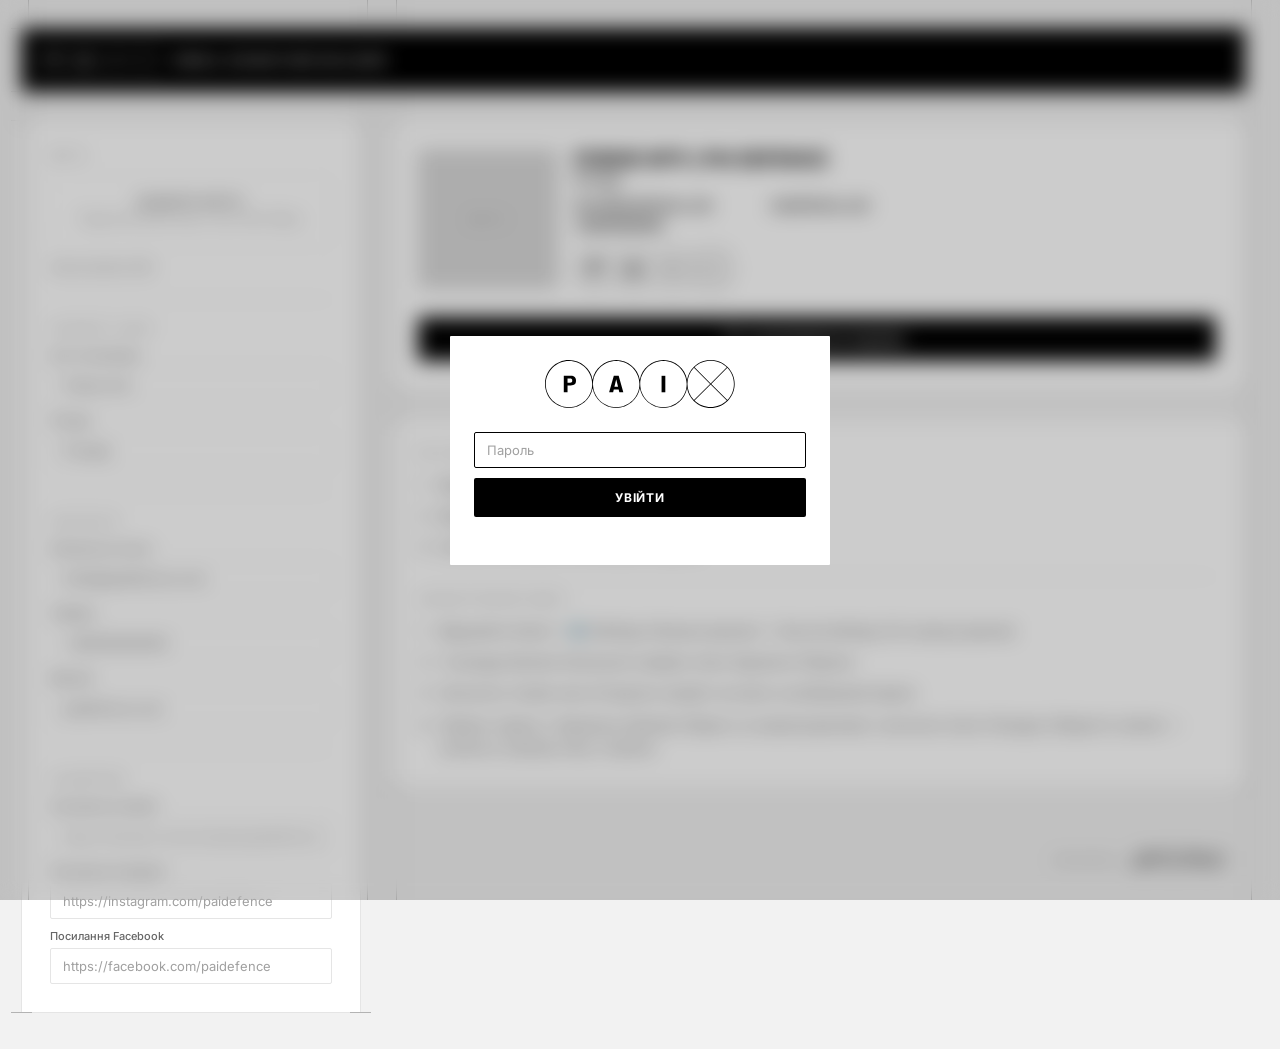
==== commit 8a492001: "рщеашч" ====
--- a/index.html
+++ b/index.html
@@ -9,7 +9,7 @@
   <link href="https://fonts.googleapis.com/css2?family=Inter:wght@400;500;600;700&display=swap" rel="stylesheet">
   <link rel="stylesheet" href="styles.css">
 </head>
-<body>
+<body data-mode="public">
 <div class="auth-overlay" id="auth-overlay">
   <form class="auth-card" id="auth-form">
     <img class="auth-logo" src="assets/PAI_Logo-Big-Black.svg" alt="PAI">
@@ -35,14 +35,6 @@
 
     <!-- FORM -->
     <div class="form-panel corner-ticks">
-      <div class="tabs">
-        <button class="tab active" data-tab="public">Public</button>
-        <button class="tab" data-tab="inner">Inner</button>
-      </div>
-
-      <!-- PUBLIC FORM -->
-      <div id="form-public">
-
         <div class="form-section">
           <div class="section-label">Фото</div>
           <div class="photo-upload" id="photo-drop">
@@ -109,35 +101,6 @@
           </div>
         </div>
 
-      </div><!-- /form-public -->
-
-      <!-- INNER FORM -->
-      <div id="form-inner" style="display:none;">
-
-        <div class="form-section">
-          <div class="section-label">Особисті дані</div>
-          <div class="field">
-            <label>Імʼя та прізвище</label>
-            <input type="text" id="inn-name" placeholder="Імʼя" value="Імʼя">
-          </div>
-          <div class="field">
-            <label>Посада</label>
-            <input type="text" id="inn-position" placeholder="Посада" value="Посада">
-          </div>
-        </div>
-
-        <div class="divider"></div>
-
-        <div class="form-section">
-          <div class="section-label">Контакти</div>
-          <div class="field">
-            <label>Електронна пошта</label>
-            <input type="email" id="inn-email" placeholder="hello@paidefence.com" value="hello@paidefence.com">
-          </div>
-        </div>
-
-      </div><!-- /form-inner -->
-
     </div><!-- /form-panel -->
 
     <!-- PREVIEW -->
@@ -154,7 +117,7 @@
       <div class="instruction-card corner-ticks">
         <p class="instruction-title">Як користуватись</p>
         <ol class="instruction-list">
-          <li>Оберіть тип підпису за допомогою перемикача</li>
+          <li>Відкрийте потрібну сторінку за окремим посиланням</li>
           <li>Введіть інформацію в поля зліва</li>
           <li>Натисніть кнопку «Скопіювати підпис»</li>
         </ol>
--- a/styles.css
+++ b/styles.css
@@ -1,4 +1,7 @@
     *, *::before, *::after { box-sizing: border-box; margin: 0; padding: 0; }
+    html {
+      scrollbar-gutter: stable;
+    }
 
     :root {
       --black: #000000;
@@ -8,7 +11,8 @@
       --gray-200: #e5e5e5;
       --gray-400: #a0a0a0;
       --gray-600: #666666;
-      --green:    #3BB477;
+      --brand:    #0071BD;
+      --success:  var(--brand);
       --content-max-width: 1280px;
       --shell-gutter: 28px;
       --shell-width: min(var(--content-max-width), calc(100vw - (var(--shell-gutter) * 2)));
@@ -62,33 +66,6 @@
       letter-spacing: 0.12em;
       text-transform: uppercase;
     }
-
-    .tabs {
-      display: flex;
-      gap: 3px;
-      margin-bottom: 20px;
-      background: var(--gray-200);
-      padding: 3px;
-      border-radius: var(--radius-sm);
-      width: 100%;
-    }
-    .tab {
-      flex: 1;
-      padding: 9px 28px;
-      border: none;
-      background: transparent;
-      cursor: pointer;
-      font-family: var(--font-ui);
-      font-size: var(--text-sm);
-      font-weight: 600;
-      text-transform: uppercase;
-      letter-spacing: var(--track-caps);
-      border-radius: max(0px, calc(var(--radius-sm) - 3px));
-      color: var(--gray-600);
-      transition: all 0.15s;
-    }
-    .tab.active { background: var(--black); color: var(--white); }
-
     .layout {
       position: relative;
       display: grid;
@@ -315,7 +292,7 @@
       transition: background 0.15s;
     }
     .copy-btn:hover { background: #222; }
-    .copy-btn.success { background: var(--green); }
+    .copy-btn.success { background: var(--success); }
     .copy-btn svg { width: 16px; height: 16px; flex-shrink: 0; }
     .instruction-card {
       margin-top: 28px;
